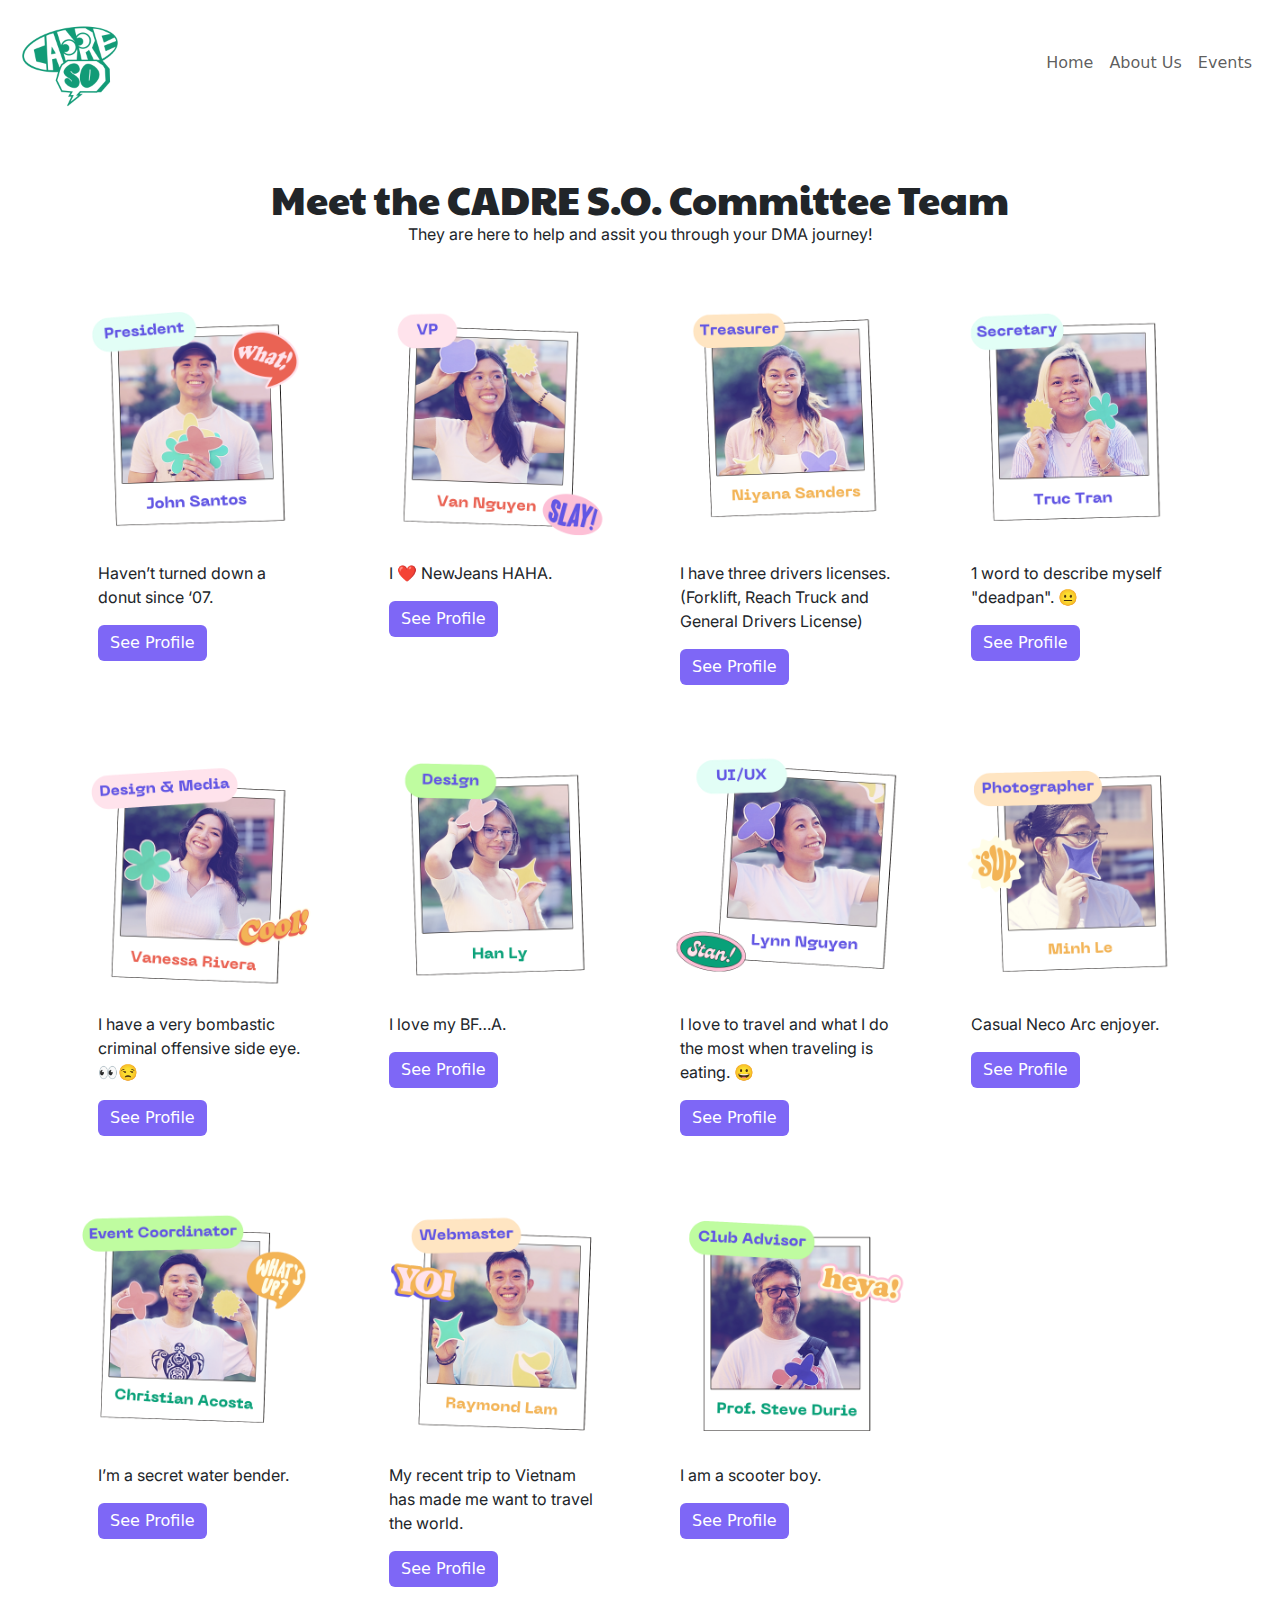
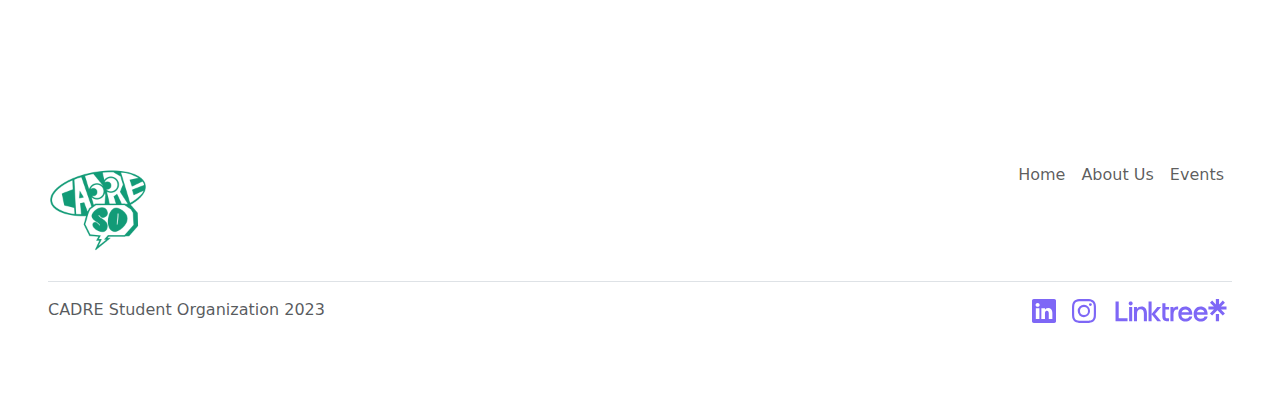
==== aboutus.html @ b2163496 "updated about us links" ====
<!DOCTYPE html>
<html>

<head>
    <title>Cadre Landing Page</title>


    <!-- Latest compiled and minified CSS -->
    <meta name="viewport" content="width=device-width, initial-scale=1">
    <link href="https://cdn.jsdelivr.net/npm/bootstrap@5.3.0/dist/css/bootstrap.min.css" rel="stylesheet">
    <script src="https://cdn.jsdelivr.net/npm/bootstrap@5.3.0/dist/js/bootstrap.bundle.min.js"></script>
    <link rel="stylesheet" href="https://maxcdn.bootstrapcdn.com/font-awesome/4.7.0/css/font-awesome.min.css">
    <link rel="stylesheet" href="styles.css">
    <script>
        var collapseElementList = [].slice.call(document.querySelectorAll('.collapse'))
        var collapseList = collapseElementList.map(function (collapseEl) {
            collapseEl.addEventListener('hidden.bs.collapse', function () {
                let children = this.querySelectorAll('.collapse.show');
                children.forEach((c) => {
                    var collapse = bootstrap.Collapse.getInstance(c)
                    collapse.hide()
                })
            })
        })
    </script>

</head>

<body>

    <nav class="navbar navbar-expand-sm navbar-light p-2">
        <div class="container-xxl navbar-width">
            <a class="navbar-brand" href="./index.html">
                <img class="img-fluid rounded" src="images/cadre-so-retro-sticker-sheet-07.png" alt="Logo" style="width:100px;">
            </a>

            <ul class="navbar-nav">
                <li class="nav-item">
                    <a class="nav-link" href="./index.html">Home</a>
                </li>
                <li class="nav-item">
                    <a class="nav-link" href="./aboutus.html">About Us</a>
                </li>
                <li class="nav-item">
                    <a class="nav-link" href="./events.html">Events</a>
                </li>
            </ul>
        </div>
    </nav>

    <div>
        <!-- values -->
        <div class="container-xxl p-5">
            <h1 class="text-center">Meet the CADRE S.O. Committee Team</h1>
            <p class="text-center">They are here to help and assit you through your DMA journey!</p>
            <div class="container mt-2">
                <div class="row gx-5">

                    <div class="col-sm-3 card mt-5 border-0">

                        <img class="card-img-top d-block img-fluid rounded" src="images/John.png" alt="Card image">
                        <div class="card-body">
                            <!-- <h4 class="card-title">John Doe</h4>
                            <h6 class="card-title">President</h6> -->
                            <p class="card-text">Haven’t turned down a donut since ‘07.</p>
                            <a href="https://www.linkedin.com/in/john-joseph-santos-a85421211/" 
                            class="btn btn-primary">See Profile</a>
                        </div>


                    </div>

                    <div class="col-sm-3 mt-5 card border-0">

                        <img class="card-img-top d-block img-fluid rounded" src="images/Van.png" alt="Card image">
                        <div class="card-body">
                            <!-- <h4 class="card-title">John Doe</h4>
                            <h6 class="card-title">Vice-President</h6> -->
                            <p class="card-text">I ❤️ NewJeans HAHA.</p>
                            <a href="https://vanng9797.github.io/" class="btn btn-primary">See Profile</a>
                        </div>


                    </div>

                    <div class="col-sm-3 mt-5 card border-0">

                        <img class="card-img-top d-block img-fluid rounded" src="images/Niyana.png" alt="Card image">
                        <div class="card-body">
                            <!-- <h4 class="card-title">John Doe</h4>
                            <h6 class="card-title">Treasurer</h6> -->
                            <p class="card-text">I have three drivers licenses. (Forklift, Reach Truck and General Drivers License)</p>
                            <a href="https://www.linkedin.com/in/niyanazanae7/" class="btn btn-primary">See Profile</a>
                        </div>


                    </div>

                    <div class="col-sm-3 mt-5 card border-0">

                        <img class="card-img-top d-block img-fluid rounded" src="images/Truc.png" alt="Card image">
                        <div class="card-body">
                            <!-- <h4 class="card-title">John Doe</h4>
                            <h6 class="card-title">Secretary</h6> -->
                            <p class="card-text">1 word to describe myself "deadpan". 😐</p>
                            <a href="#" class="btn btn-primary">See Profile</a>
                        </div>


                    </div>

                </div>
            </div>

            <div class="container mt-1">
                <div class="row gx-5">
                    <div class="col-sm-3 card mt-5 border-0">

                        <img class="card-img-top d-block img-fluid rounded" src="images/Vanessa.png" alt="Card image">
                        <div class="card-body">
                            <!-- <h4 class="card-title">John Doe</h4>
                            <h6 class="card-title">Design & Social Marketing</h6> -->
                            <p class="card-text">I have a very bombastic criminal offensive side eye. 👀😒</p>
                            <a href="https://nessavera517.wixsite.com/portfolio" class="btn btn-primary">See Profile</a>
                        </div>


                    </div>

                    <div class="col-sm-3 mt-5 card border-0">

                        <img class="card-img-top d-block img-fluid rounded" src="images/Han.png" alt="Card image">
                        <div class="card-body">
                            <!-- <h4 class="card-title">John Doe</h4>
                            <h6 class="card-title">Graphic Designer</h6> -->
                            <p class="card-text">I love my BF…A.</p>
                            <a href="https://hankly20.wixsite.com/hankly" class="btn btn-primary">See Profile</a>
                        </div>


                    </div>

                    <div class="col-sm-3 mt-5 card border-0">

                        <img class="card-img-top d-block img-fluid rounded" src="images/Lynn.png" alt="Card image">
                        <div class="card-body">
                            <!-- <h4 class="card-title">John Doe</h4>
                            <h6 class="card-title">UI/UX Designer</h6> -->
                            <p class="card-text">I love to travel and what I do the most when traveling is eating. 😀</p>
                            <a href="#" class="btn btn-primary">See Profile</a>
                        </div>


                    </div>

                    <div class="col-sm-3 mt-5 card border-0">

                        <img class="card-img-top d-block img-fluid rounded" src="images/Minh.png" alt="Card image">
                        <div class="card-body">
                            <!-- <h4 class="card-title">John Doe</h4>
                            <h6 class="card-title">Photographer</h6> -->
                            <p class="card-text">Casual Neco Arc enjoyer.</p>
                            <a href="https://www.linkedin.com/in/nhat-minh-le-483469233?trk=contact-info" class="btn btn-primary">See Profile</a>
                        </div>


                    </div>

                </div>
            </div>

            <div class="container mt-1">
                <div class="row gx-5">

                    <div class="col-sm-3 card mt-5 border-0">

                        <img class="card-img-top d-block img-fluid rounded" src="images/Christian.png" alt="Card image">
                        <div class="card-body">
                            <!-- <h4 class="card-title">John Doe</h4>
                            <h6 class="card-title">Event Coordinator</h6> -->
                            <p class="card-text">I’m a secret water bender.</p>
                            <a href="https://www.linkedin.com/in/christianlacosta/" class="btn btn-primary">See Profile</a>
                        </div>


                    </div>

                    <div class="col-sm-3 mt-5 card border-0">

                        <img class="card-img-top d-block img-fluid rounded" src="images/Raymond.png" alt="Card image">
                        <div class="card-body">
                            <!-- <h4 class="card-title">John Doe</h4>
                            <h6 class="card-title">Alumni</h6> -->
                            <p class="card-text">My recent trip to Vietnam has made me want to travel the world.</p>
                            <a href="https://www.linkedin.com/in/raymond-lam-00a08772/" class="btn btn-primary">See Profile</a>
                        </div>


                    </div>

                    <div class="col-sm-3 mt-5 card border-0">

                        <img class="card-img-top d-block img-fluid rounded" src="images/Steve.png" alt="Card image">
                        <div class="card-body">
                            <!-- <h4 class="card-title">John Doe</h4>
                            <h6 class="card-title">Club Advisor</h6> -->
                            <p class="card-text">I am a scooter boy.</p>
                            <a href="#" class="btn btn-primary">See Profile</a>
                        </div>


                    </div>


                </div>
            </div>
        </div>






        <!-- footer -->
        <div class="container-xxl mt-5 p-5 text-body rounded">
            <div class=" row">
    
                <div class="col-sm-2" style="margin-top:10px">
                    <a class="navbar-brand" href="./index.html">
                        <img class="img-fluid rounded" src="images/cadre-so-retro-sticker-sheet-07.png" alt="Logo" style="width:100px;">
                    </a>
                </div>
    
                <div class="col-sm-10">
                    <nav class="navbar navbar-expand-sm justify-content-end">
                        <ul class="navbar-nav">
                            <li class="nav-item">
                                <a class="nav-link" href="index.html">Home</a>
                            </li>
                            <li class="nav-item">
                                <a class="nav-link" href="aboutus.html">About Us</a>
                            </li>
                            <li class="nav-item">
                                <a class="nav-link" href="events.html">Events</a>
                            </li>
                        </ul>
                    </nav>
                </div>
            </div>
            <footer class="d-flex flex-wrap justify-content-between align-items-center py-3 my-4 border-top">
                <div class="col-md-4 d-flex align-items-center">
                    <span class="mb-3 mb-md-0 text-body-secondary">CADRE Student Organization 2023</span>
                </div>
                <svg xmlns="http://www.w3.org/2000/svg" class="d-none">
                    <symbol id="instagram" viewBox="0 0 16 16">
                        <path
                            d="M8 0C5.829 0 5.556.01 4.703.048 3.85.088 3.269.222 2.76.42a3.917 3.917 0 0 0-1.417.923A3.927 3.927 0 0 0 .42 2.76C.222 3.268.087 3.85.048 4.7.01 5.555 0 5.827 0 8.001c0 2.172.01 2.444.048 3.297.04.852.174 1.433.372 1.942.205.526.478.972.923 1.417.444.445.89.719 1.416.923.51.198 1.09.333 1.942.372C5.555 15.99 5.827 16 8 16s2.444-.01 3.298-.048c.851-.04 1.434-.174 1.943-.372a3.916 3.916 0 0 0 1.416-.923c.445-.445.718-.891.923-1.417.197-.509.332-1.09.372-1.942C15.99 10.445 16 10.173 16 8s-.01-2.445-.048-3.299c-.04-.851-.175-1.433-.372-1.941a3.926 3.926 0 0 0-.923-1.417A3.911 3.911 0 0 0 13.24.42c-.51-.198-1.092-.333-1.943-.372C10.443.01 10.172 0 7.998 0h.003zm-.717 1.442h.718c2.136 0 2.389.007 3.232.046.78.035 1.204.166 1.486.275.373.145.64.319.92.599.28.28.453.546.598.92.11.281.24.705.275 1.485.039.843.047 1.096.047 3.231s-.008 2.389-.047 3.232c-.035.78-.166 1.203-.275 1.485a2.47 2.47 0 0 1-.599.919c-.28.28-.546.453-.92.598-.28.11-.704.24-1.485.276-.843.038-1.096.047-3.232.047s-2.39-.009-3.233-.047c-.78-.036-1.203-.166-1.485-.276a2.478 2.478 0 0 1-.92-.598 2.48 2.48 0 0 1-.6-.92c-.109-.281-.24-.705-.275-1.485-.038-.843-.046-1.096-.046-3.233 0-2.136.008-2.388.046-3.231.036-.78.166-1.204.276-1.486.145-.373.319-.64.599-.92.28-.28.546-.453.92-.598.282-.11.705-.24 1.485-.276.738-.034 1.024-.044 2.515-.045v.002zm4.988 1.328a.96.96 0 1 0 0 1.92.96.96 0 0 0 0-1.92zm-4.27 1.122a4.109 4.109 0 1 0 0 8.217 4.109 4.109 0 0 0 0-8.217zm0 1.441a2.667 2.667 0 1 1 0 5.334 2.667 2.667 0 0 1 0-5.334z">
                        </path>
                    </symbol>
                    <symbol id="linkedin" viewBox="0 0 16 16">
                        <path d="M0 1.146C0 .513.526 0 1.175 0h13.65C15.474 0 16 .513 16 1.146v13.708c0 .633-.526 1.146-1.175 1.146H1.175C.526 16 0 15.487 0 14.854V1.146zm4.943 12.248V6.169H2.542v7.225h2.401zm-1.2-8.212c.837 0 1.358-.554 1.358-1.248-.015-.709-.52-1.248-1.342-1.248-.822 0-1.359.54-1.359 1.248 0 .694.521 1.248 1.327 1.248h.016zm4.908 8.212V9.359c0-.216.016-.432.08-.586.173-.431.568-.878 1.232-.878.869 0 1.216.662 1.216 1.634v3.865h2.401V9.25c0-2.22-1.184-3.252-2.764-3.252-1.274 0-1.845.7-2.165 1.193v.025h-.016a5.54 5.54 0 0 1 .016-.025V6.169h-2.4c.03.678 0 7.225 0 7.225h2.4z"/>
                    </symbol>
                    <symbol id="linktree" viewBox="0 0 80 17">
                        <path xmlns="http://www.w3.org/2000/svg" d="M0 1.72687H2.25964V13.6313H8.50582V15.7244H0V1.72687ZM10.7287 1.72687C10.9121 1.72444 11.0941 1.75816 11.2644 1.82609C11.4348 1.89402 11.59 1.99484 11.7214 2.12278C11.8528 2.25073 11.9576 2.4033 12.03 2.57178C12.1024 2.74026 12.1409 2.92135 12.1433 3.1047C12.1433 3.47987 11.9943 3.83967 11.729 4.10496C11.4637 4.37024 11.1039 4.51928 10.7287 4.51928C10.3536 4.51928 9.99375 4.37024 9.72847 4.10496C9.46318 3.83967 9.31415 3.47987 9.31415 3.1047C9.31491 2.92087 9.3523 2.73903 9.42412 2.56981C9.49594 2.40058 9.60076 2.24736 9.73245 2.11909C9.86414 1.99082 10.0201 1.89008 10.1911 1.82273C10.3622 1.75539 10.5449 1.7228 10.7287 1.72687ZM9.62645 5.63991H11.7942V15.7244H9.62645V5.63991ZM13.0618 5.63991H15.2296V7.03612C15.8714 5.97059 16.9737 5.36435 18.425 5.36435C20.7765 5.36435 22.2462 7.20146 22.2462 10.1225V15.7244H20.0784V10.3062C20.0784 8.41395 19.2517 7.34843 17.7587 7.34843C16.1249 7.34843 15.2247 8.46906 15.2247 10.4899V15.7244H13.057L13.0618 5.63991ZM23.3852 1.72687H25.553V10.5817L29.5946 5.63991H32.3135L27.9963 10.692L32.3135 15.7244H29.5946L25.553 10.8022V15.7244H23.3852V1.72687ZM33.1586 3.07408H35.3631V5.64604H37.9351V7.44641H35.3631V12.6442C35.3631 13.3068 35.7673 13.7109 36.3919 13.7109H37.8445V15.7305H36.098C34.2058 15.7305 33.1586 14.6099 33.1586 12.6271V3.07408ZM38.8904 5.64604H41.0582V6.89527C41.5909 5.93998 42.4911 5.37047 43.5934 5.37047C43.8478 5.35888 44.1024 5.38993 44.3466 5.46233V7.48315C44.0813 7.42486 43.8097 7.40017 43.5383 7.40966C41.94 7.40966 41.0582 8.75688 41.0582 11.0655V15.7305H38.8904V5.64604ZM49.4158 5.37047C51.804 5.37047 54.3944 6.82179 54.3944 10.9185V11.2125H46.6234C46.79 13.0116 47.8359 14.0037 49.5811 14.0037C50.8304 14.0037 51.8959 13.3239 52.1347 12.3882H54.3393C54.1188 14.4078 52.0245 16.0061 49.5811 16.0061C46.4581 16.0061 44.4936 13.9669 44.4936 10.6797C44.4936 7.75259 46.3858 5.36435 49.4158 5.36435V5.37047ZM52.0796 9.41211C51.7673 8.16288 50.7936 7.37292 49.4158 7.37292C48.0931 7.37292 47.1574 8.18125 46.79 9.41211H52.0796ZM60.2731 5.37047C62.6614 5.37047 65.2517 6.82179 65.2517 10.9185V11.2125H57.4807C57.646 13.0116 58.6932 14.0037 60.4385 14.0037C61.6877 14.0037 62.7532 13.3239 62.992 12.3882H65.1966C64.9761 14.4078 62.8818 16.0061 60.4385 16.0061C57.3154 16.0061 55.3497 13.9669 55.3497 10.6797C55.3497 7.75259 57.2419 5.36435 60.2731 5.36435V5.37047ZM62.9369 9.41211C62.6246 8.16288 61.651 7.37292 60.2731 7.37292C58.9504 7.37292 58.0135 8.18125 57.646 9.41211H62.9369Z" fill="#7e67f6"/>
                        <path xmlns="http://www.w3.org/2000/svg" d="M65.7852 5.33374H69.6615L66.9058 2.70668L68.4306 1.13901L71.0577 3.83956V0H73.3357V3.83956L75.9627 1.14513L77.4863 2.70668L74.7319 5.32762H78.607V7.49541H74.7098L77.4827 10.1898L75.9627 11.7208L72.1967 7.93631L68.4306 11.7208L66.9058 10.196L69.6798 7.50153H65.7852V5.33374ZM71.0515 10.6062H73.3296V15.7502H71.0515V10.6062Z" fill="#7e67f6"/>
                    </symbol>
                </svg>
                <ul class="nav col-md-4 justify-content-end list-unstyled d-flex">
                    <li class="ms-3"><a class="text-body-secondary" href="https://www.linkedin.com/company/cadre-so/" target="_blank"><svg class="bi" width="24" height="24">
                                <use xlink:href="#linkedin"></use>
                            </svg></a></li>
                    <li class="ms-3"><a class="text-body-secondary" href="https://www.instagram.com/cadre.so/" target="_blank"><svg class="bi" width="24" height="24">
                                <use xlink:href="#instagram"></use>
                            </svg></a></li>
                    <li class="ms-3"><a class="text-body-secondary" href="https://linktr.ee/cadre.so?utm_source=linktree_admin_share" target="_blank"><svg class="bi" width="120" height="24">
                        <use xlink:href="#linktree"></use>
                    </svg></a></li>
                </ul>
            </footer>
        </div>


</body>

</html>
---- styles.css ----
@import url('https://fonts.googleapis.com/css2?family=Inter:wght@100;200;300;400;500;600;700;800;900&display=swap');
@import url('https://fonts.googleapis.com/css2?family=Montserrat:ital,wght@0,100;0,200;0,300;0,400;0,500;0,600;0,700;0,800;0,900;1,100;1,200;1,300;1,400;1,500;1,600;1,700;1,800;1,900&display=swap');
@import url('https://fonts.googleapis.com/css2?family=Paytone+One&display=swap');

h1{
    font-family: 'Paytone One', sans-serif;
}

p{
    font-family: 'Inter', sans-serif;
}

img {
    width: 100%;
}

iframe{
    display: block;
    margin: auto;
}

.border-bottom {
    border-bottom: none !important;
}

.shadow-lg {
    box-shadow: none !important;
}

.navbar-width {
    max-width: 1320px !important;
    margin: auto !important;
}

.fakeimg {
    height: 200px;
    background: white;
    text-align: center;
    mix-blend-mode: multiply;
}

.btn-dark, 
.btn-primary{
    background-color: #7e67f6;
    border: none;
}

.btn:hover{
    background-color: #129b77;
}

.bg-primary{
    background-color: #7e67f6!important;
}

#instagram, #linktree, #linkedin{
    fill: #7e67f6!important;
}

#slideshow{
    margin: auto;
}

a.navbar-brand{
    transition: ease-in-out;
}

a.navbar-brand:hover{
    opacity: 70%;
    transition: ease-in-out;
}

.accordion{
    mix-blend-mode: multiply;
}

.card-img-top.d-block.img-fluid.rounded{
    background-color: #fff0!important;
}

.col-sm-3.mt-5.card.border-0{
    background-color: #fff0!important;
}

.text-center{
    max-width: 788px;
    margin: auto;
}

.bi:hover{
    fill:#129b77!important;
}
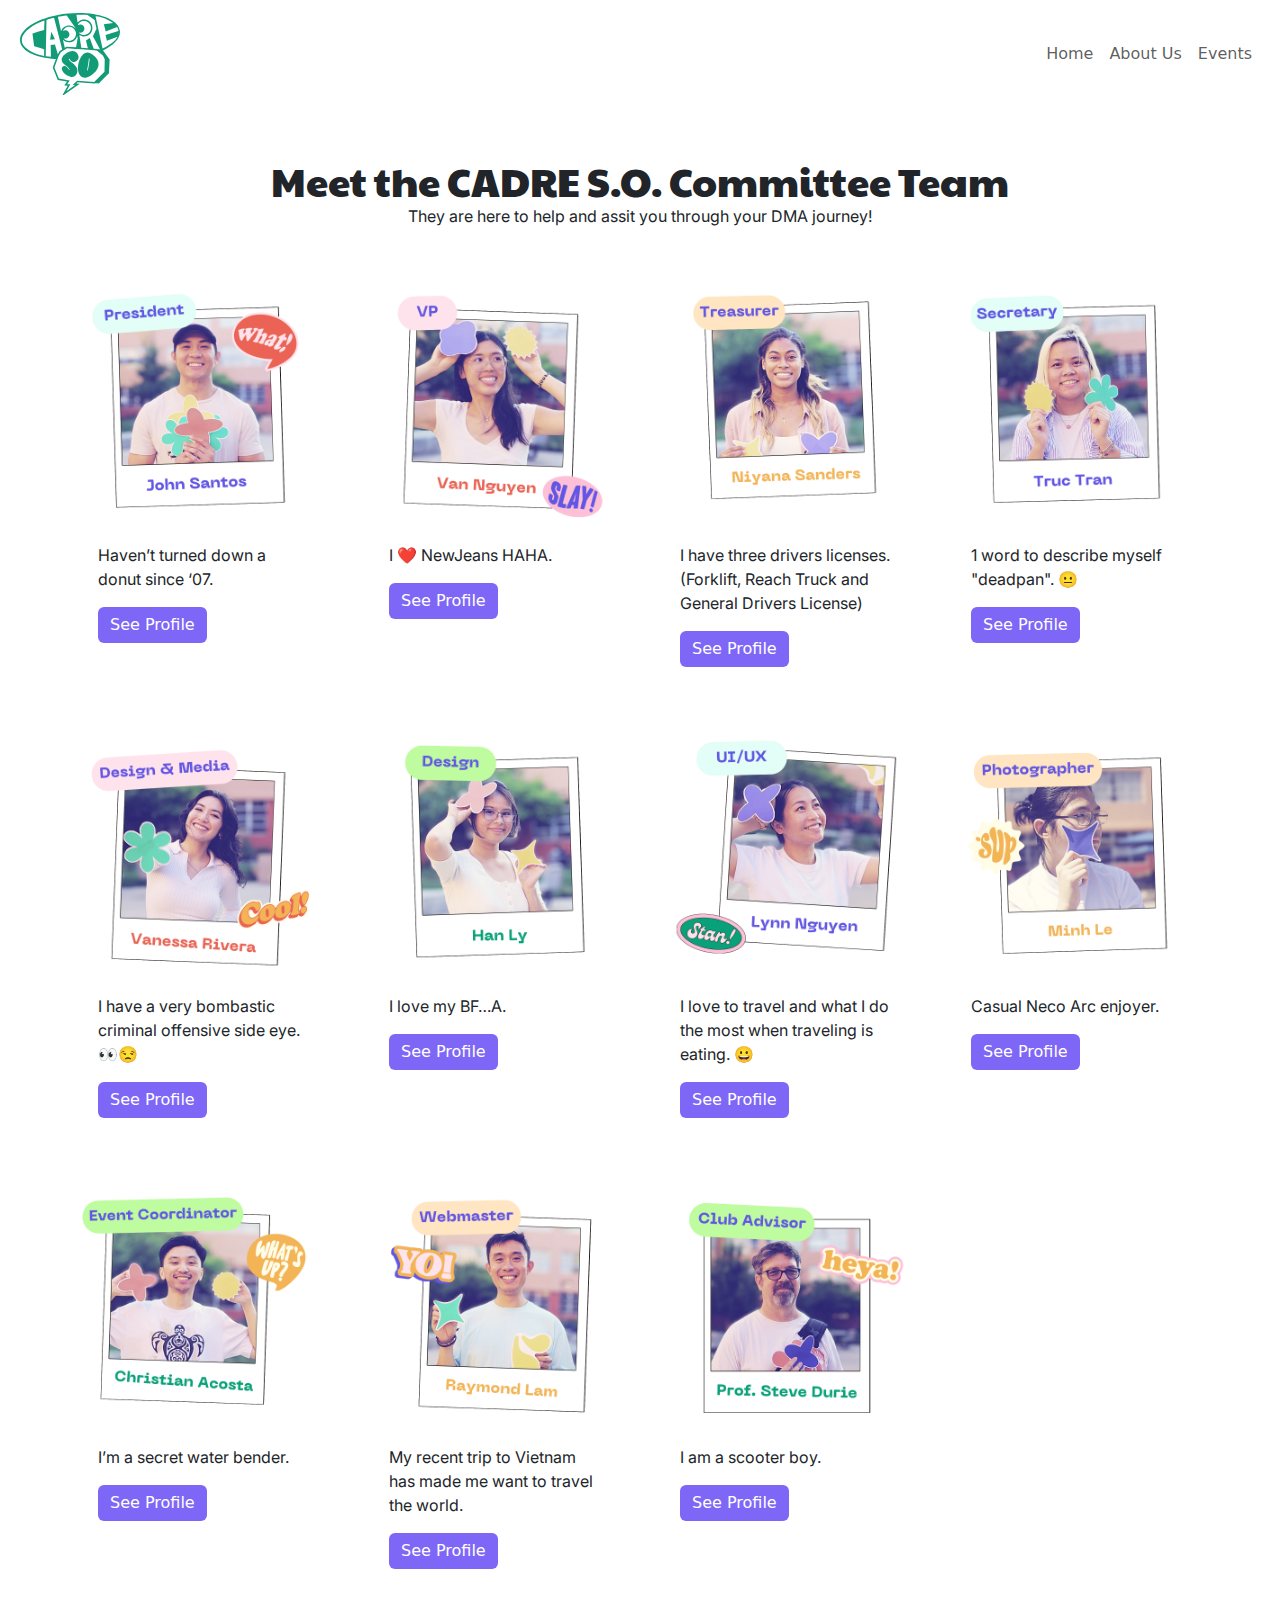
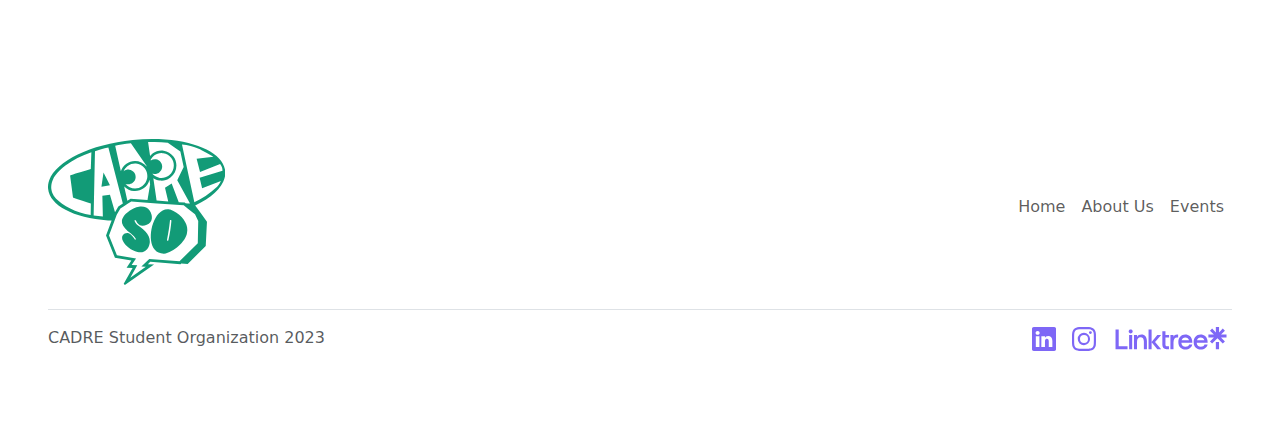
==== commit 3427333e: "logo on hover" ====
--- a/aboutus.html
+++ b/aboutus.html
@@ -30,8 +30,24 @@
 
     <nav class="navbar navbar-expand-sm navbar-light p-2">
         <div class="container-xxl navbar-width">
-            <a class="navbar-brand" href="./index.html">
-                <img class="img-fluid rounded" src="images/cadre-so-retro-sticker-sheet-07.png" alt="Logo" style="width:100px;">
+            <a class="navbar-brand" href="./index.html" width="100px">
+                <svg xmlns="http://www.w3.org/2000/svg" id="Layer_2" data-name="Layer 2" viewBox="0 0 272.1 223.89" width="100px">
+                    <defs>
+                        <style>
+                        </style>
+                    </defs>
+                    <g id="Layer_1-2" data-name="Layer 1">
+                        <g>
+                            <polygon class="cls-1" points="82.01 73.12 95.09 71.14 85.21 51.27 82.01 73.12" />
+                            <path id="logo" class="cls-1"
+                                d="m271.99,49.34c-2.44-25.53-38.54-44.61-91.98-48.6-16-1.19-32.75-.94-49.8.75C55.26,8.93-3.1,42.49.13,76.31c2.44,25.53,38.54,44.61,91.98,48.6h0c1.82.14,3.68.19,5.52.28l-8.57,23.05,13.65,34.1,25.2,4.16-7.33,11.09,9.24.25-13.63,24.43,1.76,1.62,44.77-31.39-9.44-.46,3.63-3.52,46.46,3.51,1.08-1.06c3.3.22,6.61.44,9.91.66,9.23-9.15,18.46-18.3,27.69-27.45.63-12.44,1.25-24.88,1.88-37.32-6.02-8.26-12.05-16.52-18.07-24.78,29.8-14.31,47.95-33.48,46.11-52.74h.02ZM174.07,5.09c3.22.16,6.5.36,9.75.6l19.29,13.4,5.1,24-9.85,20.05,19.56,35.97c-2.25-.15-4.51-.3-6.76-.45l-1.28-1.03-9.21-.67-10.88-28.68-10.24,6.57,4.97,20.93-17.88-1.29-4.99-34.39c2.78,1.84,5.93,3.08,9.32,3.56.51.07,1.02.13,1.53.17,5.53.41,10.95-1.19,15.43-4.6,10.09-7.67,12.13-22.2,4.55-32.39-3.67-4.93-9.02-8.12-15.07-8.98-6.03-.86-12.07.71-16.96,4.43-1.43,1.08-2.67,2.32-3.77,3.65l-3.1-21.38c6.82,0,13.7.19,20.49.53h0Zm-1.08,30.45c-1.79-2.41-4.41-3.97-7.37-4.39-2.81-.41-5.58.3-7.9,1.92l-.18-1.26c1.25-2.4,3.02-4.57,5.31-6.31,3.7-2.81,8.18-4.14,12.74-3.8.42.03.85.08,1.27.14,5,.71,9.42,3.35,12.45,7.42h0c6.26,8.42,4.57,20.42-3.77,26.76-4.04,3.07-9,4.37-14.01,3.66-4.13-.59-7.85-2.51-10.74-5.46l-.17-1.16c.6.21,1.2.38,1.84.47.25.04.5.06.75.08,2.7.2,5.35-.58,7.54-2.25,2.39-1.82,3.94-4.46,4.36-7.45s-.33-5.97-2.13-8.38h0Zm-40.76,15.94c-1.79-2.41-4.41-3.97-7.37-4.39-2.97-.42-5.9.35-8.29,2.17-.21.16-.38.37-.58.54,1.24-3.17,3.31-6.06,6.2-8.26,3.81-2.9,8.35-4.12,12.76-3.79,5.25.39,10.3,2.98,13.7,7.55,3.03,4.08,4.31,9.1,3.6,14.16-.71,5.05-3.33,9.53-7.36,12.6-8.27,6.29-20.02,4.67-26.31-3.58.99.46,2.03.83,3.14.99.25.04.5.06.75.08,2.7.2,5.36-.58,7.54-2.25,2.39-1.82,3.94-4.46,4.36-7.45s-.33-5.97-2.13-8.38h0Zm-.4,28.38c5.34.4,10.84-1.08,15.44-4.58,4.24-3.22,7.17-7.73,8.44-12.86l1.01,6.94-4.05,24.12-25.92-1.88-4.95,3.13-4.87-22c4.01,4.28,9.36,6.71,14.9,7.12h0ZM112.85,8.51c4.75-.79,9.58-1.43,14.37-1.9l24.13,34.77c0,.33.02.66.04.98-7.67-9.71-21.7-11.57-31.6-4.03-3.9,2.96-6.58,6.96-7.98,11.32l-8.7-39.28c3.23-.7,6.5-1.32,9.74-1.86Zm-63.71,104.18c-20.87-6.74-38.34-19.01-42.47-29.84-1.36-3.58-1.65-7.26-1.65-7.3-.42-5.7,1.29-10.12,2.01-12,4.25-11.03,16.69-20.54,19.14-22.34,11.89-8.71,25.47-15.67,40.39-20.7l-.91,25.48c-4.35,1.59-9.73,3.15-14.94,4.65-5.57,1.61-11.32,3.27-15.89,5l-.92.35,4.44,33.93.69.26c3.95,1.5,8.97,3.1,13.83,4.65,4.5,1.43,9.14,2.91,12.9,4.3l-.27,17.58c-5.56-.96-11.05-2.31-16.34-4.01h0Zm45.94-27.02l-11.66,1.51.76,31.73-14.14-1.53,2.05-98.57c3.12-1.18,6.31-2.23,9.5-3.13,3.62-1.02,7.33-1.88,11.05-2.55l22.21,86-6.92,4.37-5.1,8.85-7.75-26.69h0Zm130.52,29.96l4.95,10.36-.68,34.11-28.04,27.54-46.45-3.51-12.08,11.7,6.82.33-23.82,16.71,10.66-19.1-8.6-.23,6.73-10.18-29.33-4.84-12.15-30.34,8.45-22.76,2.56-6.88.87-2.35,5.55-9.61,4.92-3.11,6.83-4.32,5.04-3.19,24.14,1.75,15.31,1.11,18.28,1.32,16.78,1.22,5.93.43,2.28,1.82,4.21,3.37,10.83,8.66h.01Zm-1-18.73l-19-88.33c9.14.9,17.75,3.02,25.64,6.31,2.48,1.04,5.72,2.84,11.07,5.82,2.16,1.2,4.65,2.59,7.57,4.19,1.37.75,2.7,1.58,3.98,2.48l-25.78,3.1,5.2,20.09,30.85-12.27c.79,1.16,2.26,3.46,2.91,5.53.49,1.57.69,3.72.77,4.94l-35.11,10.86,3.79,15.84,28.86-10.83c-.53,1-1.11,2.06-1.61,2.86-1.28,2.05-2.72,4.02-4.2,5.76-5.47,5.2-11.42,9.94-17.7,14.08-5.48,3.62-11.28,6.83-17.25,9.57h.01Z" />
+                            <path id="logo" class="cls-1"
+                                d="m144.61,133.28c2.09.11,4.55-.42,6.9-1.55,4.8-2.14,7.38-5.56,7.84-9.83.17-1.59.07-3.3-.35-5.12-1.27-5.26-4.03-9.37-8.3-11.55-2.96-1.51-6.64-2.1-11.09-1.46-5.26.88-10.25,3.2-14.45,6.14-2.34,1.64-4.42,3.46-6.17,5.35-1.69,1.82-3.06,3.69-4.02,5.49-.45.84-.84,1.67-1.1,2.47-.25.79-.4,1.58-.48,2.38-.49,5.2,2.71,10.52,8.75,15.47,1.73,1.38,3.48,2.5,5.08,3.84,3.49,2.72,6.4,6.06,7.72,8.44.15.46,0,.98-.57.99-.58.12-1.16-.19-1.45-.67-1.34-2.54-6.73-8.86-10.56-9.3-5.5-.5-11.45,4.31-7.14,12.56,3.63,7.37,12.59,14.16,22.14,16.4,11.7,2.74,18.22-5.82,18.92-15.44.84-12.84-12.69-20.88-19.04-25.96-2.4-2.32-3.99-4.92-4.76-7.02.76-.05,1.53-.12,2.3-.18,1.36,3.24,4.63,8.22,9.84,8.56h0Z" />
+                            <path id="logo" class="cls-1"
+                                d="m197.15,113.21c-2.94-1.96-6.18-3.63-9.66-4.9-.28-.1-.54-.22-.82-.32-6.56-1.37-12.39,1.57-17.08,6.84-1.59,1.79-3.05,3.82-4.36,6.08-11.53,19.93-11.33,55.28,12.67,55.05,15.18-2.29,33.28-18.65,35.41-31.89,2.63-10.41-4.33-22.97-16.17-30.85h.01Zm-7.9,13.6c-.71,8.11-2.32,18.92-4.53,28.57-.07.55-.71.87-1.3.86-.58-.12-1.12-.46-.92-.9,2.02-9.85,3.8-20.78,4.56-28.97.05-.55.1-1.09.15-1.64,0-.44.58-.68,1.16-.59s1.16.63,1.02,1.04c-.05.54-.09,1.08-.14,1.62h0Z" />
+                        </g>
+                    </g>
+                </svg>
             </a>
 
             <ul class="navbar-nav">
@@ -63,8 +79,7 @@
                             <!-- <h4 class="card-title">John Doe</h4>
                             <h6 class="card-title">President</h6> -->
                             <p class="card-text">Haven’t turned down a donut since ‘07.</p>
-                            <a href="https://www.linkedin.com/in/john-joseph-santos-a85421211/" 
-                            class="btn btn-primary">See Profile</a>
+                            <a href="#" class="btn btn-primary">See Profile</a>
                         </div>
 
 
@@ -77,7 +92,7 @@
                             <!-- <h4 class="card-title">John Doe</h4>
                             <h6 class="card-title">Vice-President</h6> -->
                             <p class="card-text">I ❤️ NewJeans HAHA.</p>
-                            <a href="https://vanng9797.github.io/" class="btn btn-primary">See Profile</a>
+                            <a href="#" class="btn btn-primary">See Profile</a>
                         </div>
 
 
@@ -90,7 +105,7 @@
                             <!-- <h4 class="card-title">John Doe</h4>
                             <h6 class="card-title">Treasurer</h6> -->
                             <p class="card-text">I have three drivers licenses. (Forklift, Reach Truck and General Drivers License)</p>
-                            <a href="https://www.linkedin.com/in/niyanazanae7/" class="btn btn-primary">See Profile</a>
+                            <a href="#" class="btn btn-primary">See Profile</a>
                         </div>
 
 
@@ -121,7 +136,7 @@
                             <!-- <h4 class="card-title">John Doe</h4>
                             <h6 class="card-title">Design & Social Marketing</h6> -->
                             <p class="card-text">I have a very bombastic criminal offensive side eye. 👀😒</p>
-                            <a href="https://nessavera517.wixsite.com/portfolio" class="btn btn-primary">See Profile</a>
+                            <a href="#" class="btn btn-primary">See Profile</a>
                         </div>
 
 
@@ -134,7 +149,7 @@
                             <!-- <h4 class="card-title">John Doe</h4>
                             <h6 class="card-title">Graphic Designer</h6> -->
                             <p class="card-text">I love my BF…A.</p>
-                            <a href="https://hankly20.wixsite.com/hankly" class="btn btn-primary">See Profile</a>
+                            <a href="#" class="btn btn-primary">See Profile</a>
                         </div>
 
 
@@ -160,7 +175,7 @@
                             <!-- <h4 class="card-title">John Doe</h4>
                             <h6 class="card-title">Photographer</h6> -->
                             <p class="card-text">Casual Neco Arc enjoyer.</p>
-                            <a href="https://www.linkedin.com/in/nhat-minh-le-483469233?trk=contact-info" class="btn btn-primary">See Profile</a>
+                            <a href="#" class="btn btn-primary">See Profile</a>
                         </div>
 
 
@@ -179,7 +194,7 @@
                             <!-- <h4 class="card-title">John Doe</h4>
                             <h6 class="card-title">Event Coordinator</h6> -->
                             <p class="card-text">I’m a secret water bender.</p>
-                            <a href="https://www.linkedin.com/in/christianlacosta/" class="btn btn-primary">See Profile</a>
+                            <a href="#" class="btn btn-primary">See Profile</a>
                         </div>
 
 
@@ -192,7 +207,7 @@
                             <!-- <h4 class="card-title">John Doe</h4>
                             <h6 class="card-title">Alumni</h6> -->
                             <p class="card-text">My recent trip to Vietnam has made me want to travel the world.</p>
-                            <a href="https://www.linkedin.com/in/raymond-lam-00a08772/" class="btn btn-primary">See Profile</a>
+                            <a href="#" class="btn btn-primary">See Profile</a>
                         </div>
 
 
@@ -227,11 +242,27 @@
     
                 <div class="col-sm-2" style="margin-top:10px">
                     <a class="navbar-brand" href="./index.html">
-                        <img class="img-fluid rounded" src="images/cadre-so-retro-sticker-sheet-07.png" alt="Logo" style="width:100px;">
+                        <svg xmlns="http://www.w3.org/2000/svg" id="Layer_2" data-name="Layer 2" viewBox="0 0 272.1 223.89">
+                            <defs>
+                                <style>
+                                </style>
+                            </defs>
+                            <g id="Layer_1-2" data-name="Layer 1">
+                                <g>
+                                    <polygon class="cls-1" points="82.01 73.12 95.09 71.14 85.21 51.27 82.01 73.12" />
+                                    <path id="logo" class="cls-1"
+                                        d="m271.99,49.34c-2.44-25.53-38.54-44.61-91.98-48.6-16-1.19-32.75-.94-49.8.75C55.26,8.93-3.1,42.49.13,76.31c2.44,25.53,38.54,44.61,91.98,48.6h0c1.82.14,3.68.19,5.52.28l-8.57,23.05,13.65,34.1,25.2,4.16-7.33,11.09,9.24.25-13.63,24.43,1.76,1.62,44.77-31.39-9.44-.46,3.63-3.52,46.46,3.51,1.08-1.06c3.3.22,6.61.44,9.91.66,9.23-9.15,18.46-18.3,27.69-27.45.63-12.44,1.25-24.88,1.88-37.32-6.02-8.26-12.05-16.52-18.07-24.78,29.8-14.31,47.95-33.48,46.11-52.74h.02ZM174.07,5.09c3.22.16,6.5.36,9.75.6l19.29,13.4,5.1,24-9.85,20.05,19.56,35.97c-2.25-.15-4.51-.3-6.76-.45l-1.28-1.03-9.21-.67-10.88-28.68-10.24,6.57,4.97,20.93-17.88-1.29-4.99-34.39c2.78,1.84,5.93,3.08,9.32,3.56.51.07,1.02.13,1.53.17,5.53.41,10.95-1.19,15.43-4.6,10.09-7.67,12.13-22.2,4.55-32.39-3.67-4.93-9.02-8.12-15.07-8.98-6.03-.86-12.07.71-16.96,4.43-1.43,1.08-2.67,2.32-3.77,3.65l-3.1-21.38c6.82,0,13.7.19,20.49.53h0Zm-1.08,30.45c-1.79-2.41-4.41-3.97-7.37-4.39-2.81-.41-5.58.3-7.9,1.92l-.18-1.26c1.25-2.4,3.02-4.57,5.31-6.31,3.7-2.81,8.18-4.14,12.74-3.8.42.03.85.08,1.27.14,5,.71,9.42,3.35,12.45,7.42h0c6.26,8.42,4.57,20.42-3.77,26.76-4.04,3.07-9,4.37-14.01,3.66-4.13-.59-7.85-2.51-10.74-5.46l-.17-1.16c.6.21,1.2.38,1.84.47.25.04.5.06.75.08,2.7.2,5.35-.58,7.54-2.25,2.39-1.82,3.94-4.46,4.36-7.45s-.33-5.97-2.13-8.38h0Zm-40.76,15.94c-1.79-2.41-4.41-3.97-7.37-4.39-2.97-.42-5.9.35-8.29,2.17-.21.16-.38.37-.58.54,1.24-3.17,3.31-6.06,6.2-8.26,3.81-2.9,8.35-4.12,12.76-3.79,5.25.39,10.3,2.98,13.7,7.55,3.03,4.08,4.31,9.1,3.6,14.16-.71,5.05-3.33,9.53-7.36,12.6-8.27,6.29-20.02,4.67-26.31-3.58.99.46,2.03.83,3.14.99.25.04.5.06.75.08,2.7.2,5.36-.58,7.54-2.25,2.39-1.82,3.94-4.46,4.36-7.45s-.33-5.97-2.13-8.38h0Zm-.4,28.38c5.34.4,10.84-1.08,15.44-4.58,4.24-3.22,7.17-7.73,8.44-12.86l1.01,6.94-4.05,24.12-25.92-1.88-4.95,3.13-4.87-22c4.01,4.28,9.36,6.71,14.9,7.12h0ZM112.85,8.51c4.75-.79,9.58-1.43,14.37-1.9l24.13,34.77c0,.33.02.66.04.98-7.67-9.71-21.7-11.57-31.6-4.03-3.9,2.96-6.58,6.96-7.98,11.32l-8.7-39.28c3.23-.7,6.5-1.32,9.74-1.86Zm-63.71,104.18c-20.87-6.74-38.34-19.01-42.47-29.84-1.36-3.58-1.65-7.26-1.65-7.3-.42-5.7,1.29-10.12,2.01-12,4.25-11.03,16.69-20.54,19.14-22.34,11.89-8.71,25.47-15.67,40.39-20.7l-.91,25.48c-4.35,1.59-9.73,3.15-14.94,4.65-5.57,1.61-11.32,3.27-15.89,5l-.92.35,4.44,33.93.69.26c3.95,1.5,8.97,3.1,13.83,4.65,4.5,1.43,9.14,2.91,12.9,4.3l-.27,17.58c-5.56-.96-11.05-2.31-16.34-4.01h0Zm45.94-27.02l-11.66,1.51.76,31.73-14.14-1.53,2.05-98.57c3.12-1.18,6.31-2.23,9.5-3.13,3.62-1.02,7.33-1.88,11.05-2.55l22.21,86-6.92,4.37-5.1,8.85-7.75-26.69h0Zm130.52,29.96l4.95,10.36-.68,34.11-28.04,27.54-46.45-3.51-12.08,11.7,6.82.33-23.82,16.71,10.66-19.1-8.6-.23,6.73-10.18-29.33-4.84-12.15-30.34,8.45-22.76,2.56-6.88.87-2.35,5.55-9.61,4.92-3.11,6.83-4.32,5.04-3.19,24.14,1.75,15.31,1.11,18.28,1.32,16.78,1.22,5.93.43,2.28,1.82,4.21,3.37,10.83,8.66h.01Zm-1-18.73l-19-88.33c9.14.9,17.75,3.02,25.64,6.31,2.48,1.04,5.72,2.84,11.07,5.82,2.16,1.2,4.65,2.59,7.57,4.19,1.37.75,2.7,1.58,3.98,2.48l-25.78,3.1,5.2,20.09,30.85-12.27c.79,1.16,2.26,3.46,2.91,5.53.49,1.57.69,3.72.77,4.94l-35.11,10.86,3.79,15.84,28.86-10.83c-.53,1-1.11,2.06-1.61,2.86-1.28,2.05-2.72,4.02-4.2,5.76-5.47,5.2-11.42,9.94-17.7,14.08-5.48,3.62-11.28,6.83-17.25,9.57h.01Z" />
+                                    <path id="logo" class="cls-1"
+                                        d="m144.61,133.28c2.09.11,4.55-.42,6.9-1.55,4.8-2.14,7.38-5.56,7.84-9.83.17-1.59.07-3.3-.35-5.12-1.27-5.26-4.03-9.37-8.3-11.55-2.96-1.51-6.64-2.1-11.09-1.46-5.26.88-10.25,3.2-14.45,6.14-2.34,1.64-4.42,3.46-6.17,5.35-1.69,1.82-3.06,3.69-4.02,5.49-.45.84-.84,1.67-1.1,2.47-.25.79-.4,1.58-.48,2.38-.49,5.2,2.71,10.52,8.75,15.47,1.73,1.38,3.48,2.5,5.08,3.84,3.49,2.72,6.4,6.06,7.72,8.44.15.46,0,.98-.57.99-.58.12-1.16-.19-1.45-.67-1.34-2.54-6.73-8.86-10.56-9.3-5.5-.5-11.45,4.31-7.14,12.56,3.63,7.37,12.59,14.16,22.14,16.4,11.7,2.74,18.22-5.82,18.92-15.44.84-12.84-12.69-20.88-19.04-25.96-2.4-2.32-3.99-4.92-4.76-7.02.76-.05,1.53-.12,2.3-.18,1.36,3.24,4.63,8.22,9.84,8.56h0Z" />
+                                    <path id="logo" class="cls-1"
+                                        d="m197.15,113.21c-2.94-1.96-6.18-3.63-9.66-4.9-.28-.1-.54-.22-.82-.32-6.56-1.37-12.39,1.57-17.08,6.84-1.59,1.79-3.05,3.82-4.36,6.08-11.53,19.93-11.33,55.28,12.67,55.05,15.18-2.29,33.28-18.65,35.41-31.89,2.63-10.41-4.33-22.97-16.17-30.85h.01Zm-7.9,13.6c-.71,8.11-2.32,18.92-4.53,28.57-.07.55-.71.87-1.3.86-.58-.12-1.12-.46-.92-.9,2.02-9.85,3.8-20.78,4.56-28.97.05-.55.1-1.09.15-1.64,0-.44.58-.68,1.16-.59s1.16.63,1.02,1.04c-.05.54-.09,1.08-.14,1.62h0Z" />
+                                </g>
+                            </g>
+                        </svg>
                     </a>
                 </div>
     
-                <div class="col-sm-10">
+                <div class="col-sm-10" style="margin: auto;">
                     <nav class="navbar navbar-expand-sm justify-content-end">
                         <ul class="navbar-nav">
                             <li class="nav-item">
@@ -256,25 +287,35 @@
                         <path
                             d="M8 0C5.829 0 5.556.01 4.703.048 3.85.088 3.269.222 2.76.42a3.917 3.917 0 0 0-1.417.923A3.927 3.927 0 0 0 .42 2.76C.222 3.268.087 3.85.048 4.7.01 5.555 0 5.827 0 8.001c0 2.172.01 2.444.048 3.297.04.852.174 1.433.372 1.942.205.526.478.972.923 1.417.444.445.89.719 1.416.923.51.198 1.09.333 1.942.372C5.555 15.99 5.827 16 8 16s2.444-.01 3.298-.048c.851-.04 1.434-.174 1.943-.372a3.916 3.916 0 0 0 1.416-.923c.445-.445.718-.891.923-1.417.197-.509.332-1.09.372-1.942C15.99 10.445 16 10.173 16 8s-.01-2.445-.048-3.299c-.04-.851-.175-1.433-.372-1.941a3.926 3.926 0 0 0-.923-1.417A3.911 3.911 0 0 0 13.24.42c-.51-.198-1.092-.333-1.943-.372C10.443.01 10.172 0 7.998 0h.003zm-.717 1.442h.718c2.136 0 2.389.007 3.232.046.78.035 1.204.166 1.486.275.373.145.64.319.92.599.28.28.453.546.598.92.11.281.24.705.275 1.485.039.843.047 1.096.047 3.231s-.008 2.389-.047 3.232c-.035.78-.166 1.203-.275 1.485a2.47 2.47 0 0 1-.599.919c-.28.28-.546.453-.92.598-.28.11-.704.24-1.485.276-.843.038-1.096.047-3.232.047s-2.39-.009-3.233-.047c-.78-.036-1.203-.166-1.485-.276a2.478 2.478 0 0 1-.92-.598 2.48 2.48 0 0 1-.6-.92c-.109-.281-.24-.705-.275-1.485-.038-.843-.046-1.096-.046-3.233 0-2.136.008-2.388.046-3.231.036-.78.166-1.204.276-1.486.145-.373.319-.64.599-.92.28-.28.546-.453.92-.598.282-.11.705-.24 1.485-.276.738-.034 1.024-.044 2.515-.045v.002zm4.988 1.328a.96.96 0 1 0 0 1.92.96.96 0 0 0 0-1.92zm-4.27 1.122a4.109 4.109 0 1 0 0 8.217 4.109 4.109 0 0 0 0-8.217zm0 1.441a2.667 2.667 0 1 1 0 5.334 2.667 2.667 0 0 1 0-5.334z">
                         </path>
+    
                     </symbol>
                     <symbol id="linkedin" viewBox="0 0 16 16">
-                        <path d="M0 1.146C0 .513.526 0 1.175 0h13.65C15.474 0 16 .513 16 1.146v13.708c0 .633-.526 1.146-1.175 1.146H1.175C.526 16 0 15.487 0 14.854V1.146zm4.943 12.248V6.169H2.542v7.225h2.401zm-1.2-8.212c.837 0 1.358-.554 1.358-1.248-.015-.709-.52-1.248-1.342-1.248-.822 0-1.359.54-1.359 1.248 0 .694.521 1.248 1.327 1.248h.016zm4.908 8.212V9.359c0-.216.016-.432.08-.586.173-.431.568-.878 1.232-.878.869 0 1.216.662 1.216 1.634v3.865h2.401V9.25c0-2.22-1.184-3.252-2.764-3.252-1.274 0-1.845.7-2.165 1.193v.025h-.016a5.54 5.54 0 0 1 .016-.025V6.169h-2.4c.03.678 0 7.225 0 7.225h2.4z"/>
+                        <path
+                            d="M0 1.146C0 .513.526 0 1.175 0h13.65C15.474 0 16 .513 16 1.146v13.708c0 .633-.526 1.146-1.175 1.146H1.175C.526 16 0 15.487 0 14.854V1.146zm4.943 12.248V6.169H2.542v7.225h2.401zm-1.2-8.212c.837 0 1.358-.554 1.358-1.248-.015-.709-.52-1.248-1.342-1.248-.822 0-1.359.54-1.359 1.248 0 .694.521 1.248 1.327 1.248h.016zm4.908 8.212V9.359c0-.216.016-.432.08-.586.173-.431.568-.878 1.232-.878.869 0 1.216.662 1.216 1.634v3.865h2.401V9.25c0-2.22-1.184-3.252-2.764-3.252-1.274 0-1.845.7-2.165 1.193v.025h-.016a5.54 5.54 0 0 1 .016-.025V6.169h-2.4c.03.678 0 7.225 0 7.225h2.4z" />
                     </symbol>
                     <symbol id="linktree" viewBox="0 0 80 17">
-                        <path xmlns="http://www.w3.org/2000/svg" d="M0 1.72687H2.25964V13.6313H8.50582V15.7244H0V1.72687ZM10.7287 1.72687C10.9121 1.72444 11.0941 1.75816 11.2644 1.82609C11.4348 1.89402 11.59 1.99484 11.7214 2.12278C11.8528 2.25073 11.9576 2.4033 12.03 2.57178C12.1024 2.74026 12.1409 2.92135 12.1433 3.1047C12.1433 3.47987 11.9943 3.83967 11.729 4.10496C11.4637 4.37024 11.1039 4.51928 10.7287 4.51928C10.3536 4.51928 9.99375 4.37024 9.72847 4.10496C9.46318 3.83967 9.31415 3.47987 9.31415 3.1047C9.31491 2.92087 9.3523 2.73903 9.42412 2.56981C9.49594 2.40058 9.60076 2.24736 9.73245 2.11909C9.86414 1.99082 10.0201 1.89008 10.1911 1.82273C10.3622 1.75539 10.5449 1.7228 10.7287 1.72687ZM9.62645 5.63991H11.7942V15.7244H9.62645V5.63991ZM13.0618 5.63991H15.2296V7.03612C15.8714 5.97059 16.9737 5.36435 18.425 5.36435C20.7765 5.36435 22.2462 7.20146 22.2462 10.1225V15.7244H20.0784V10.3062C20.0784 8.41395 19.2517 7.34843 17.7587 7.34843C16.1249 7.34843 15.2247 8.46906 15.2247 10.4899V15.7244H13.057L13.0618 5.63991ZM23.3852 1.72687H25.553V10.5817L29.5946 5.63991H32.3135L27.9963 10.692L32.3135 15.7244H29.5946L25.553 10.8022V15.7244H23.3852V1.72687ZM33.1586 3.07408H35.3631V5.64604H37.9351V7.44641H35.3631V12.6442C35.3631 13.3068 35.7673 13.7109 36.3919 13.7109H37.8445V15.7305H36.098C34.2058 15.7305 33.1586 14.6099 33.1586 12.6271V3.07408ZM38.8904 5.64604H41.0582V6.89527C41.5909 5.93998 42.4911 5.37047 43.5934 5.37047C43.8478 5.35888 44.1024 5.38993 44.3466 5.46233V7.48315C44.0813 7.42486 43.8097 7.40017 43.5383 7.40966C41.94 7.40966 41.0582 8.75688 41.0582 11.0655V15.7305H38.8904V5.64604ZM49.4158 5.37047C51.804 5.37047 54.3944 6.82179 54.3944 10.9185V11.2125H46.6234C46.79 13.0116 47.8359 14.0037 49.5811 14.0037C50.8304 14.0037 51.8959 13.3239 52.1347 12.3882H54.3393C54.1188 14.4078 52.0245 16.0061 49.5811 16.0061C46.4581 16.0061 44.4936 13.9669 44.4936 10.6797C44.4936 7.75259 46.3858 5.36435 49.4158 5.36435V5.37047ZM52.0796 9.41211C51.7673 8.16288 50.7936 7.37292 49.4158 7.37292C48.0931 7.37292 47.1574 8.18125 46.79 9.41211H52.0796ZM60.2731 5.37047C62.6614 5.37047 65.2517 6.82179 65.2517 10.9185V11.2125H57.4807C57.646 13.0116 58.6932 14.0037 60.4385 14.0037C61.6877 14.0037 62.7532 13.3239 62.992 12.3882H65.1966C64.9761 14.4078 62.8818 16.0061 60.4385 16.0061C57.3154 16.0061 55.3497 13.9669 55.3497 10.6797C55.3497 7.75259 57.2419 5.36435 60.2731 5.36435V5.37047ZM62.9369 9.41211C62.6246 8.16288 61.651 7.37292 60.2731 7.37292C58.9504 7.37292 58.0135 8.18125 57.646 9.41211H62.9369Z" fill="#7e67f6"/>
-                        <path xmlns="http://www.w3.org/2000/svg" d="M65.7852 5.33374H69.6615L66.9058 2.70668L68.4306 1.13901L71.0577 3.83956V0H73.3357V3.83956L75.9627 1.14513L77.4863 2.70668L74.7319 5.32762H78.607V7.49541H74.7098L77.4827 10.1898L75.9627 11.7208L72.1967 7.93631L68.4306 11.7208L66.9058 10.196L69.6798 7.50153H65.7852V5.33374ZM71.0515 10.6062H73.3296V15.7502H71.0515V10.6062Z" fill="#7e67f6"/>
+                        <path xmlns="http://www.w3.org/2000/svg"
+                            d="M0 1.72687H2.25964V13.6313H8.50582V15.7244H0V1.72687ZM10.7287 1.72687C10.9121 1.72444 11.0941 1.75816 11.2644 1.82609C11.4348 1.89402 11.59 1.99484 11.7214 2.12278C11.8528 2.25073 11.9576 2.4033 12.03 2.57178C12.1024 2.74026 12.1409 2.92135 12.1433 3.1047C12.1433 3.47987 11.9943 3.83967 11.729 4.10496C11.4637 4.37024 11.1039 4.51928 10.7287 4.51928C10.3536 4.51928 9.99375 4.37024 9.72847 4.10496C9.46318 3.83967 9.31415 3.47987 9.31415 3.1047C9.31491 2.92087 9.3523 2.73903 9.42412 2.56981C9.49594 2.40058 9.60076 2.24736 9.73245 2.11909C9.86414 1.99082 10.0201 1.89008 10.1911 1.82273C10.3622 1.75539 10.5449 1.7228 10.7287 1.72687ZM9.62645 5.63991H11.7942V15.7244H9.62645V5.63991ZM13.0618 5.63991H15.2296V7.03612C15.8714 5.97059 16.9737 5.36435 18.425 5.36435C20.7765 5.36435 22.2462 7.20146 22.2462 10.1225V15.7244H20.0784V10.3062C20.0784 8.41395 19.2517 7.34843 17.7587 7.34843C16.1249 7.34843 15.2247 8.46906 15.2247 10.4899V15.7244H13.057L13.0618 5.63991ZM23.3852 1.72687H25.553V10.5817L29.5946 5.63991H32.3135L27.9963 10.692L32.3135 15.7244H29.5946L25.553 10.8022V15.7244H23.3852V1.72687ZM33.1586 3.07408H35.3631V5.64604H37.9351V7.44641H35.3631V12.6442C35.3631 13.3068 35.7673 13.7109 36.3919 13.7109H37.8445V15.7305H36.098C34.2058 15.7305 33.1586 14.6099 33.1586 12.6271V3.07408ZM38.8904 5.64604H41.0582V6.89527C41.5909 5.93998 42.4911 5.37047 43.5934 5.37047C43.8478 5.35888 44.1024 5.38993 44.3466 5.46233V7.48315C44.0813 7.42486 43.8097 7.40017 43.5383 7.40966C41.94 7.40966 41.0582 8.75688 41.0582 11.0655V15.7305H38.8904V5.64604ZM49.4158 5.37047C51.804 5.37047 54.3944 6.82179 54.3944 10.9185V11.2125H46.6234C46.79 13.0116 47.8359 14.0037 49.5811 14.0037C50.8304 14.0037 51.8959 13.3239 52.1347 12.3882H54.3393C54.1188 14.4078 52.0245 16.0061 49.5811 16.0061C46.4581 16.0061 44.4936 13.9669 44.4936 10.6797C44.4936 7.75259 46.3858 5.36435 49.4158 5.36435V5.37047ZM52.0796 9.41211C51.7673 8.16288 50.7936 7.37292 49.4158 7.37292C48.0931 7.37292 47.1574 8.18125 46.79 9.41211H52.0796ZM60.2731 5.37047C62.6614 5.37047 65.2517 6.82179 65.2517 10.9185V11.2125H57.4807C57.646 13.0116 58.6932 14.0037 60.4385 14.0037C61.6877 14.0037 62.7532 13.3239 62.992 12.3882H65.1966C64.9761 14.4078 62.8818 16.0061 60.4385 16.0061C57.3154 16.0061 55.3497 13.9669 55.3497 10.6797C55.3497 7.75259 57.2419 5.36435 60.2731 5.36435V5.37047ZM62.9369 9.41211C62.6246 8.16288 61.651 7.37292 60.2731 7.37292C58.9504 7.37292 58.0135 8.18125 57.646 9.41211H62.9369Z"
+                            fill="#7e67f6" />
+                        <path xmlns="http://www.w3.org/2000/svg"
+                            d="M65.7852 5.33374H69.6615L66.9058 2.70668L68.4306 1.13901L71.0577 3.83956V0H73.3357V3.83956L75.9627 1.14513L77.4863 2.70668L74.7319 5.32762H78.607V7.49541H74.7098L77.4827 10.1898L75.9627 11.7208L72.1967 7.93631L68.4306 11.7208L66.9058 10.196L69.6798 7.50153H65.7852V5.33374ZM71.0515 10.6062H73.3296V15.7502H71.0515V10.6062Z"
+                            fill="#7e67f6" />
                     </symbol>
                 </svg>
                 <ul class="nav col-md-4 justify-content-end list-unstyled d-flex">
-                    <li class="ms-3"><a class="text-body-secondary" href="https://www.linkedin.com/company/cadre-so/" target="_blank"><svg class="bi" width="24" height="24">
+                    <li class="ms-3"><a class="text-body-secondary" href="https://www.linkedin.com/company/cadre-so/"
+                            target="_blank"><svg class="bi" width="24" height="24">
                                 <use xlink:href="#linkedin"></use>
                             </svg></a></li>
-                    <li class="ms-3"><a class="text-body-secondary" href="https://www.instagram.com/cadre.so/" target="_blank"><svg class="bi" width="24" height="24">
+                    <li class="ms-3"><a class="text-body-secondary" href="https://www.instagram.com/cadre.so/"
+                            target="_blank"><svg class="bi" width="24" height="24">
                                 <use xlink:href="#instagram"></use>
                             </svg></a></li>
-                    <li class="ms-3"><a class="text-body-secondary" href="https://linktr.ee/cadre.so?utm_source=linktree_admin_share" target="_blank"><svg class="bi" width="120" height="24">
-                        <use xlink:href="#linktree"></use>
-                    </svg></a></li>
+                    <li class="ms-3"><a class="text-body-secondary"
+                            href="https://linktr.ee/cadre.so?utm_source=linktree_admin_share" target="_blank"><svg
+                                class="bi" width="120" height="24">
+                                <use xlink:href="#linktree"></use>
+                            </svg></a></li>
                 </ul>
             </footer>
         </div>
--- a/styles.css
+++ b/styles.css
@@ -57,6 +57,26 @@
     fill: #7e67f6!important;
 }
 
+#instagram:hover {
+    fill: #129b77!important;
+}
+
+#linktree:hover{
+    fill: #129b77!important;
+}
+
+#linkedin:hover{
+    fill: #129b77!important;
+}
+
+#Layer_2{
+    fill: #129b77;
+}
+
+#Layer_2:hover{
+    fill: #7e67f6;
+}
+
 #slideshow{
     margin: auto;
 }
@@ -66,7 +86,6 @@
 }
 
 a.navbar-brand:hover{
-    opacity: 70%;
     transition: ease-in-out;
 }
 
@@ -87,6 +106,6 @@
     margin: auto;
 }
 
-.bi:hover{
+svg.bi:hover{
     fill:#129b77!important;
 }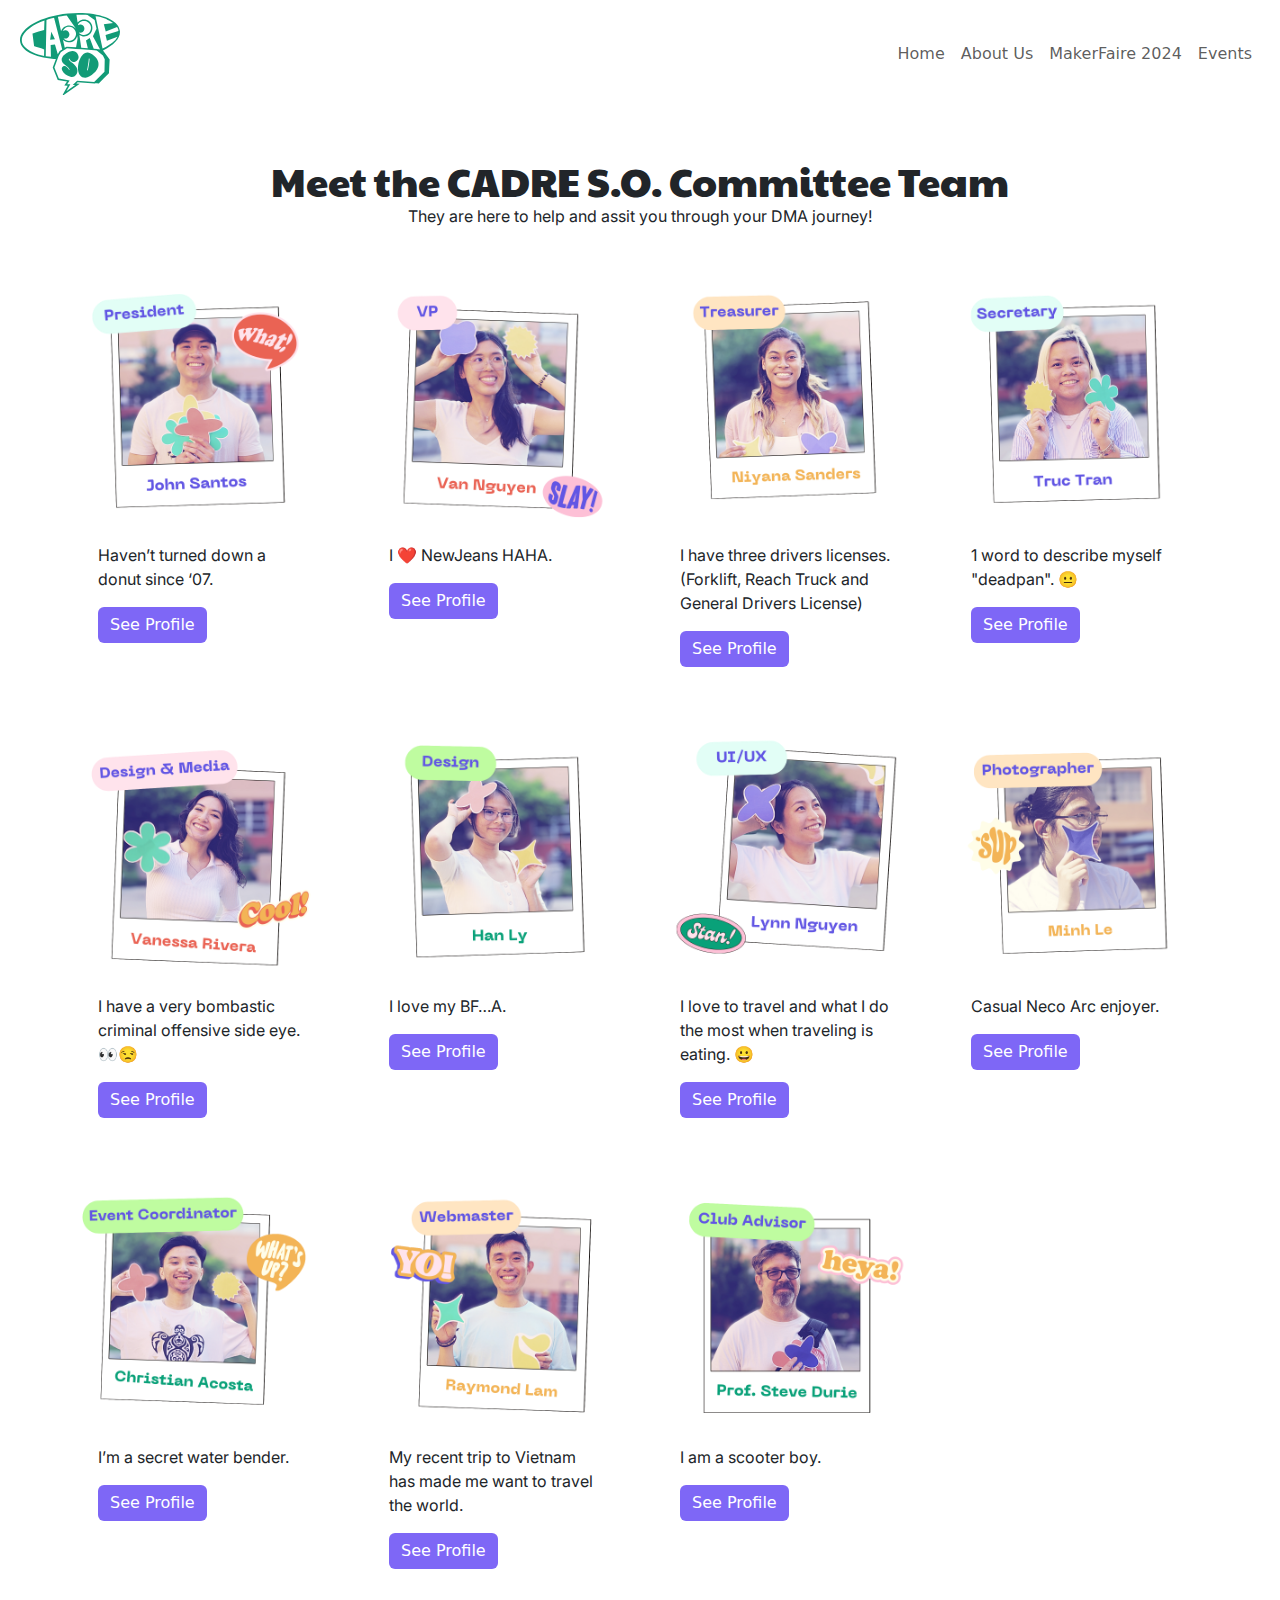
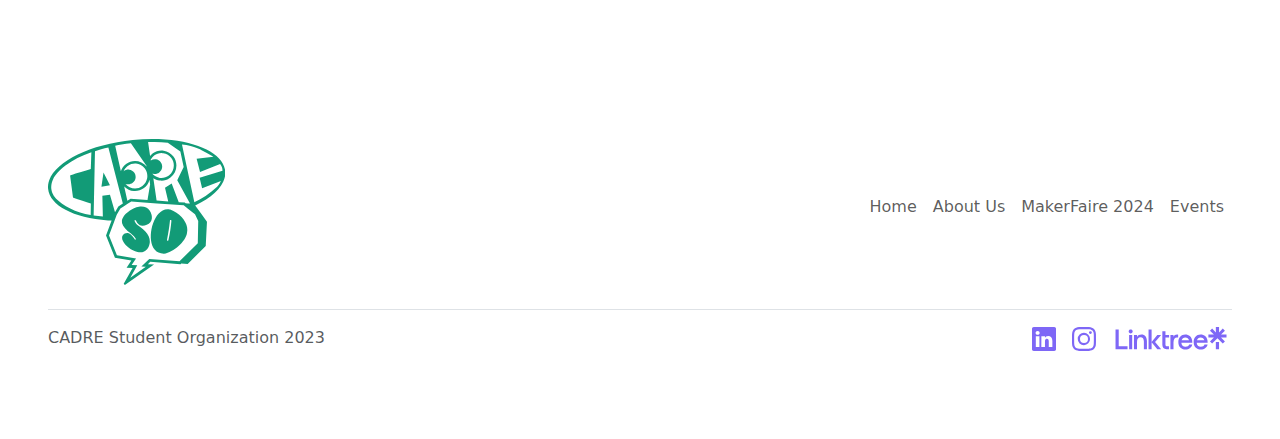
==== commit 452dcdd7: "added content to maker faire page" ====
--- a/aboutus.html
+++ b/aboutus.html
@@ -57,6 +57,12 @@
                 <li class="nav-item">
                     <a class="nav-link" href="./aboutus.html">About Us</a>
                 </li>
+                <!-- <li class="nav-item">
+                    <a class="nav-link" href="./subzero.html">SubZERO</a>
+                </li> -->
+                <li class="nav-item">
+                    <a class="nav-link" href="./makerfaire2024.html">MakerFaire 2024</a>
+                </li>
                 <li class="nav-item">
                     <a class="nav-link" href="./events.html">Events</a>
                 </li>
@@ -79,7 +85,8 @@
                             <!-- <h4 class="card-title">John Doe</h4>
                             <h6 class="card-title">President</h6> -->
                             <p class="card-text">Haven’t turned down a donut since ‘07.</p>
-                            <a href="#" class="btn btn-primary">See Profile</a>
+                            <a href="https://www.linkedin.com/in/john-joseph-santos-a85421211/" 
+                            class="btn btn-primary">See Profile</a>
                         </div>
 
 
@@ -92,7 +99,7 @@
                             <!-- <h4 class="card-title">John Doe</h4>
                             <h6 class="card-title">Vice-President</h6> -->
                             <p class="card-text">I ❤️ NewJeans HAHA.</p>
-                            <a href="#" class="btn btn-primary">See Profile</a>
+                            <a href="https://vanng9797.github.io/" class="btn btn-primary">See Profile</a>
                         </div>
 
 
@@ -105,7 +112,7 @@
                             <!-- <h4 class="card-title">John Doe</h4>
                             <h6 class="card-title">Treasurer</h6> -->
                             <p class="card-text">I have three drivers licenses. (Forklift, Reach Truck and General Drivers License)</p>
-                            <a href="#" class="btn btn-primary">See Profile</a>
+                            <a href="https://www.linkedin.com/in/niyanazanae7/" class="btn btn-primary">See Profile</a>
                         </div>
 
 
@@ -118,7 +125,7 @@
                             <!-- <h4 class="card-title">John Doe</h4>
                             <h6 class="card-title">Secretary</h6> -->
                             <p class="card-text">1 word to describe myself "deadpan". 😐</p>
-                            <a href="#" class="btn btn-primary">See Profile</a>
+                            <a href="https://www.linkedin.com/in/truchoangthanhtran-computer-graphics-artist" class="btn btn-primary">See Profile</a>
                         </div>
 
 
@@ -136,7 +143,7 @@
                             <!-- <h4 class="card-title">John Doe</h4>
                             <h6 class="card-title">Design & Social Marketing</h6> -->
                             <p class="card-text">I have a very bombastic criminal offensive side eye. 👀😒</p>
-                            <a href="#" class="btn btn-primary">See Profile</a>
+                            <a href="https://nessavera517.wixsite.com/portfolio" class="btn btn-primary">See Profile</a>
                         </div>
 
 
@@ -149,7 +156,7 @@
                             <!-- <h4 class="card-title">John Doe</h4>
                             <h6 class="card-title">Graphic Designer</h6> -->
                             <p class="card-text">I love my BF…A.</p>
-                            <a href="#" class="btn btn-primary">See Profile</a>
+                            <a href="https://hankly20.wixsite.com/hankly" class="btn btn-primary">See Profile</a>
                         </div>
 
 
@@ -175,7 +182,7 @@
                             <!-- <h4 class="card-title">John Doe</h4>
                             <h6 class="card-title">Photographer</h6> -->
                             <p class="card-text">Casual Neco Arc enjoyer.</p>
-                            <a href="#" class="btn btn-primary">See Profile</a>
+                            <a href="https://www.linkedin.com/in/nhat-minh-le-483469233?trk=contact-info" class="btn btn-primary">See Profile</a>
                         </div>
 
 
@@ -194,7 +201,7 @@
                             <!-- <h4 class="card-title">John Doe</h4>
                             <h6 class="card-title">Event Coordinator</h6> -->
                             <p class="card-text">I’m a secret water bender.</p>
-                            <a href="#" class="btn btn-primary">See Profile</a>
+                            <a href="https://www.linkedin.com/in/christianlacosta/" class="btn btn-primary">See Profile</a>
                         </div>
 
 
@@ -207,7 +214,7 @@
                             <!-- <h4 class="card-title">John Doe</h4>
                             <h6 class="card-title">Alumni</h6> -->
                             <p class="card-text">My recent trip to Vietnam has made me want to travel the world.</p>
-                            <a href="#" class="btn btn-primary">See Profile</a>
+                            <a href="https://www.linkedin.com/in/raymond-lam-00a08772/" class="btn btn-primary">See Profile</a>
                         </div>
 
 
@@ -266,13 +273,19 @@
                     <nav class="navbar navbar-expand-sm justify-content-end">
                         <ul class="navbar-nav">
                             <li class="nav-item">
-                                <a class="nav-link" href="index.html">Home</a>
+                                <a class="nav-link" href="./index.html">Home</a>
                             </li>
                             <li class="nav-item">
-                                <a class="nav-link" href="aboutus.html">About Us</a>
+                                <a class="nav-link" href="./aboutus.html">About Us</a>
+                            </li>
+                            <!-- <li class="nav-item">
+                                <a class="nav-link" href="./subzero.html">SubZERO</a>
+                            </li> -->
+                            <li class="nav-item">
+                                <a class="nav-link" href="./makerfaire2024.html">MakerFaire 2024</a>
                             </li>
                             <li class="nav-item">
-                                <a class="nav-link" href="events.html">Events</a>
+                                <a class="nav-link" href="./events.html">Events</a>
                             </li>
                         </ul>
                     </nav>
@@ -296,10 +309,10 @@
                     <symbol id="linktree" viewBox="0 0 80 17">
                         <path xmlns="http://www.w3.org/2000/svg"
                             d="M0 1.72687H2.25964V13.6313H8.50582V15.7244H0V1.72687ZM10.7287 1.72687C10.9121 1.72444 11.0941 1.75816 11.2644 1.82609C11.4348 1.89402 11.59 1.99484 11.7214 2.12278C11.8528 2.25073 11.9576 2.4033 12.03 2.57178C12.1024 2.74026 12.1409 2.92135 12.1433 3.1047C12.1433 3.47987 11.9943 3.83967 11.729 4.10496C11.4637 4.37024 11.1039 4.51928 10.7287 4.51928C10.3536 4.51928 9.99375 4.37024 9.72847 4.10496C9.46318 3.83967 9.31415 3.47987 9.31415 3.1047C9.31491 2.92087 9.3523 2.73903 9.42412 2.56981C9.49594 2.40058 9.60076 2.24736 9.73245 2.11909C9.86414 1.99082 10.0201 1.89008 10.1911 1.82273C10.3622 1.75539 10.5449 1.7228 10.7287 1.72687ZM9.62645 5.63991H11.7942V15.7244H9.62645V5.63991ZM13.0618 5.63991H15.2296V7.03612C15.8714 5.97059 16.9737 5.36435 18.425 5.36435C20.7765 5.36435 22.2462 7.20146 22.2462 10.1225V15.7244H20.0784V10.3062C20.0784 8.41395 19.2517 7.34843 17.7587 7.34843C16.1249 7.34843 15.2247 8.46906 15.2247 10.4899V15.7244H13.057L13.0618 5.63991ZM23.3852 1.72687H25.553V10.5817L29.5946 5.63991H32.3135L27.9963 10.692L32.3135 15.7244H29.5946L25.553 10.8022V15.7244H23.3852V1.72687ZM33.1586 3.07408H35.3631V5.64604H37.9351V7.44641H35.3631V12.6442C35.3631 13.3068 35.7673 13.7109 36.3919 13.7109H37.8445V15.7305H36.098C34.2058 15.7305 33.1586 14.6099 33.1586 12.6271V3.07408ZM38.8904 5.64604H41.0582V6.89527C41.5909 5.93998 42.4911 5.37047 43.5934 5.37047C43.8478 5.35888 44.1024 5.38993 44.3466 5.46233V7.48315C44.0813 7.42486 43.8097 7.40017 43.5383 7.40966C41.94 7.40966 41.0582 8.75688 41.0582 11.0655V15.7305H38.8904V5.64604ZM49.4158 5.37047C51.804 5.37047 54.3944 6.82179 54.3944 10.9185V11.2125H46.6234C46.79 13.0116 47.8359 14.0037 49.5811 14.0037C50.8304 14.0037 51.8959 13.3239 52.1347 12.3882H54.3393C54.1188 14.4078 52.0245 16.0061 49.5811 16.0061C46.4581 16.0061 44.4936 13.9669 44.4936 10.6797C44.4936 7.75259 46.3858 5.36435 49.4158 5.36435V5.37047ZM52.0796 9.41211C51.7673 8.16288 50.7936 7.37292 49.4158 7.37292C48.0931 7.37292 47.1574 8.18125 46.79 9.41211H52.0796ZM60.2731 5.37047C62.6614 5.37047 65.2517 6.82179 65.2517 10.9185V11.2125H57.4807C57.646 13.0116 58.6932 14.0037 60.4385 14.0037C61.6877 14.0037 62.7532 13.3239 62.992 12.3882H65.1966C64.9761 14.4078 62.8818 16.0061 60.4385 16.0061C57.3154 16.0061 55.3497 13.9669 55.3497 10.6797C55.3497 7.75259 57.2419 5.36435 60.2731 5.36435V5.37047ZM62.9369 9.41211C62.6246 8.16288 61.651 7.37292 60.2731 7.37292C58.9504 7.37292 58.0135 8.18125 57.646 9.41211H62.9369Z"
-                            fill="#7e67f6" />
+                            />
                         <path xmlns="http://www.w3.org/2000/svg"
                             d="M65.7852 5.33374H69.6615L66.9058 2.70668L68.4306 1.13901L71.0577 3.83956V0H73.3357V3.83956L75.9627 1.14513L77.4863 2.70668L74.7319 5.32762H78.607V7.49541H74.7098L77.4827 10.1898L75.9627 11.7208L72.1967 7.93631L68.4306 11.7208L66.9058 10.196L69.6798 7.50153H65.7852V5.33374ZM71.0515 10.6062H73.3296V15.7502H71.0515V10.6062Z"
-                            fill="#7e67f6" />
+                            />
                     </symbol>
                 </svg>
                 <ul class="nav col-md-4 justify-content-end list-unstyled d-flex">
--- a/styles.css
+++ b/styles.css
@@ -53,28 +53,19 @@
     background-color: #7e67f6!important;
 }
 
-#instagram, #linktree, #linkedin{
-    fill: #7e67f6!important;
-}
-
-#instagram:hover {
-    fill: #129b77!important;
-}
-
-#linktree:hover{
-    fill: #129b77!important;
-}
-
-#linkedin:hover{
-    fill: #129b77!important;
+.bi{
+    fill: #7e67f6;
+    transition: fill .15s ease-in-out;
 }
 
 #Layer_2{
     fill: #129b77;
+    transition: fill .15s ease-in-out;
 }
 
 #Layer_2:hover{
     fill: #7e67f6;
+    transition: fill .15s ease-in-out;
 }
 
 #slideshow{
@@ -106,6 +97,7 @@
     margin: auto;
 }
 
-svg.bi:hover{
+.bi:hover{
     fill:#129b77!important;
-}+    transition: fill .15s ease-in-out;
+}
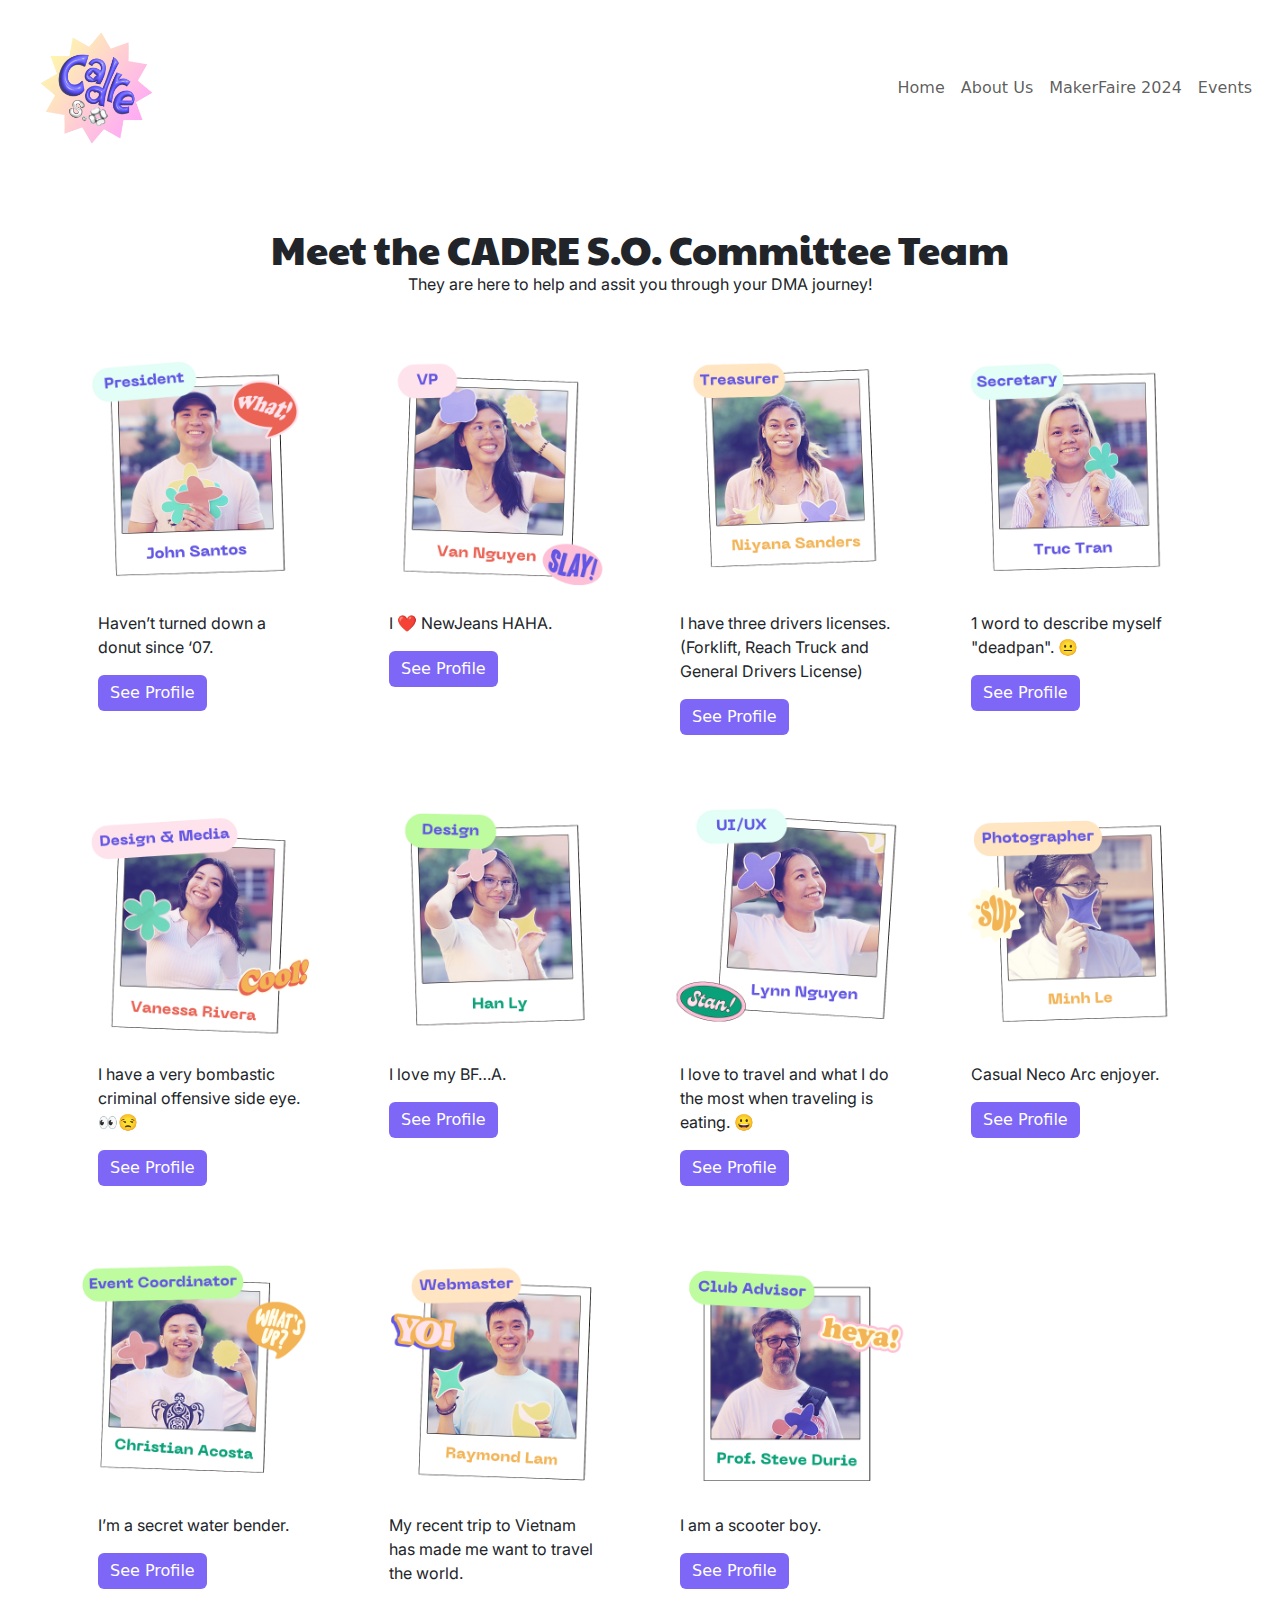
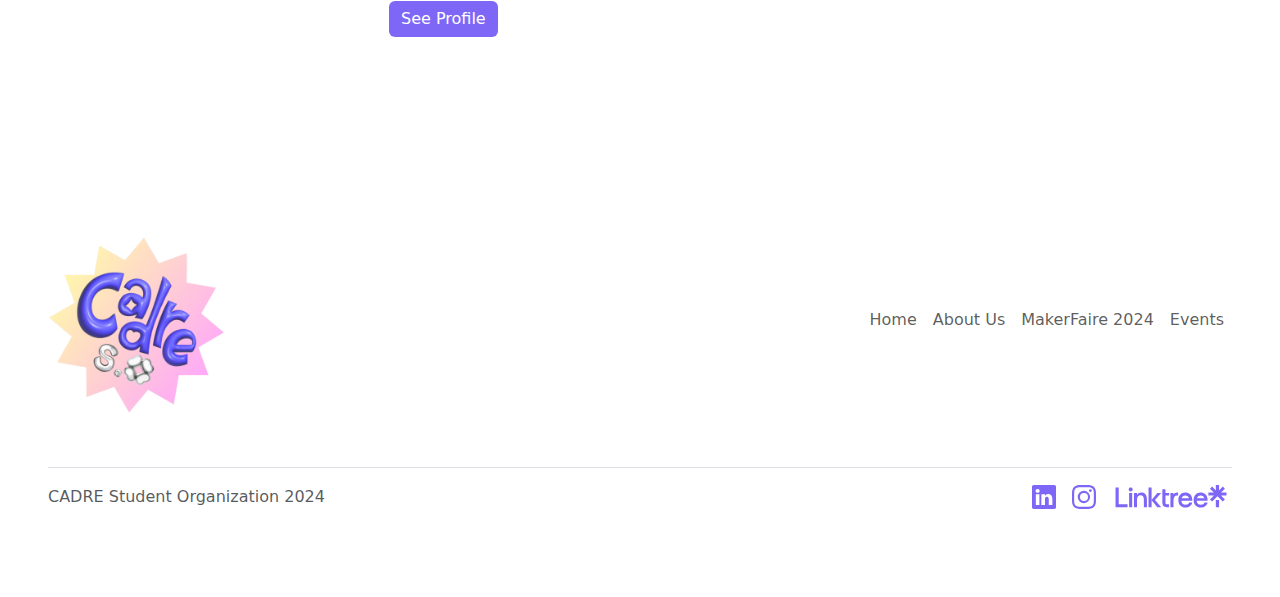
==== commit 783b6686: "Fall 2024 logo update" ====
--- a/aboutus.html
+++ b/aboutus.html
@@ -31,6 +31,8 @@
     <nav class="navbar navbar-expand-sm navbar-light p-2">
         <div class="container-xxl navbar-width">
             <a class="navbar-brand" href="./index.html" width="100px">
+              <img src="cadreso-2024-logo.png" height="150px" style="padding-left:20px"/>
+              <!--
                 <svg xmlns="http://www.w3.org/2000/svg" id="Layer_2" data-name="Layer 2" viewBox="0 0 272.1 223.89" width="100px">
                     <defs>
                         <style>
@@ -47,7 +49,7 @@
                                 d="m197.15,113.21c-2.94-1.96-6.18-3.63-9.66-4.9-.28-.1-.54-.22-.82-.32-6.56-1.37-12.39,1.57-17.08,6.84-1.59,1.79-3.05,3.82-4.36,6.08-11.53,19.93-11.33,55.28,12.67,55.05,15.18-2.29,33.28-18.65,35.41-31.89,2.63-10.41-4.33-22.97-16.17-30.85h.01Zm-7.9,13.6c-.71,8.11-2.32,18.92-4.53,28.57-.07.55-.71.87-1.3.86-.58-.12-1.12-.46-.92-.9,2.02-9.85,3.8-20.78,4.56-28.97.05-.55.1-1.09.15-1.64,0-.44.58-.68,1.16-.59s1.16.63,1.02,1.04c-.05.54-.09,1.08-.14,1.62h0Z" />
                         </g>
                     </g>
-                </svg>
+                </svg> -->
             </a>
 
             <ul class="navbar-nav">
@@ -249,6 +251,8 @@
     
                 <div class="col-sm-2" style="margin-top:10px">
                     <a class="navbar-brand" href="./index.html">
+                      <img src="cadreso-2024-logo.png"/>
+                      <!--
                         <svg xmlns="http://www.w3.org/2000/svg" id="Layer_2" data-name="Layer 2" viewBox="0 0 272.1 223.89">
                             <defs>
                                 <style>
@@ -265,7 +269,7 @@
                                         d="m197.15,113.21c-2.94-1.96-6.18-3.63-9.66-4.9-.28-.1-.54-.22-.82-.32-6.56-1.37-12.39,1.57-17.08,6.84-1.59,1.79-3.05,3.82-4.36,6.08-11.53,19.93-11.33,55.28,12.67,55.05,15.18-2.29,33.28-18.65,35.41-31.89,2.63-10.41-4.33-22.97-16.17-30.85h.01Zm-7.9,13.6c-.71,8.11-2.32,18.92-4.53,28.57-.07.55-.71.87-1.3.86-.58-.12-1.12-.46-.92-.9,2.02-9.85,3.8-20.78,4.56-28.97.05-.55.1-1.09.15-1.64,0-.44.58-.68,1.16-.59s1.16.63,1.02,1.04c-.05.54-.09,1.08-.14,1.62h0Z" />
                                 </g>
                             </g>
-                        </svg>
+                        </svg> -->
                     </a>
                 </div>
     
@@ -293,7 +297,7 @@
             </div>
             <footer class="d-flex flex-wrap justify-content-between align-items-center py-3 my-4 border-top">
                 <div class="col-md-4 d-flex align-items-center">
-                    <span class="mb-3 mb-md-0 text-body-secondary">CADRE Student Organization 2023</span>
+                    <span class="mb-3 mb-md-0 text-body-secondary">CADRE Student Organization 2024</span>
                 </div>
                 <svg xmlns="http://www.w3.org/2000/svg" class="d-none">
                     <symbol id="instagram" viewBox="0 0 16 16">
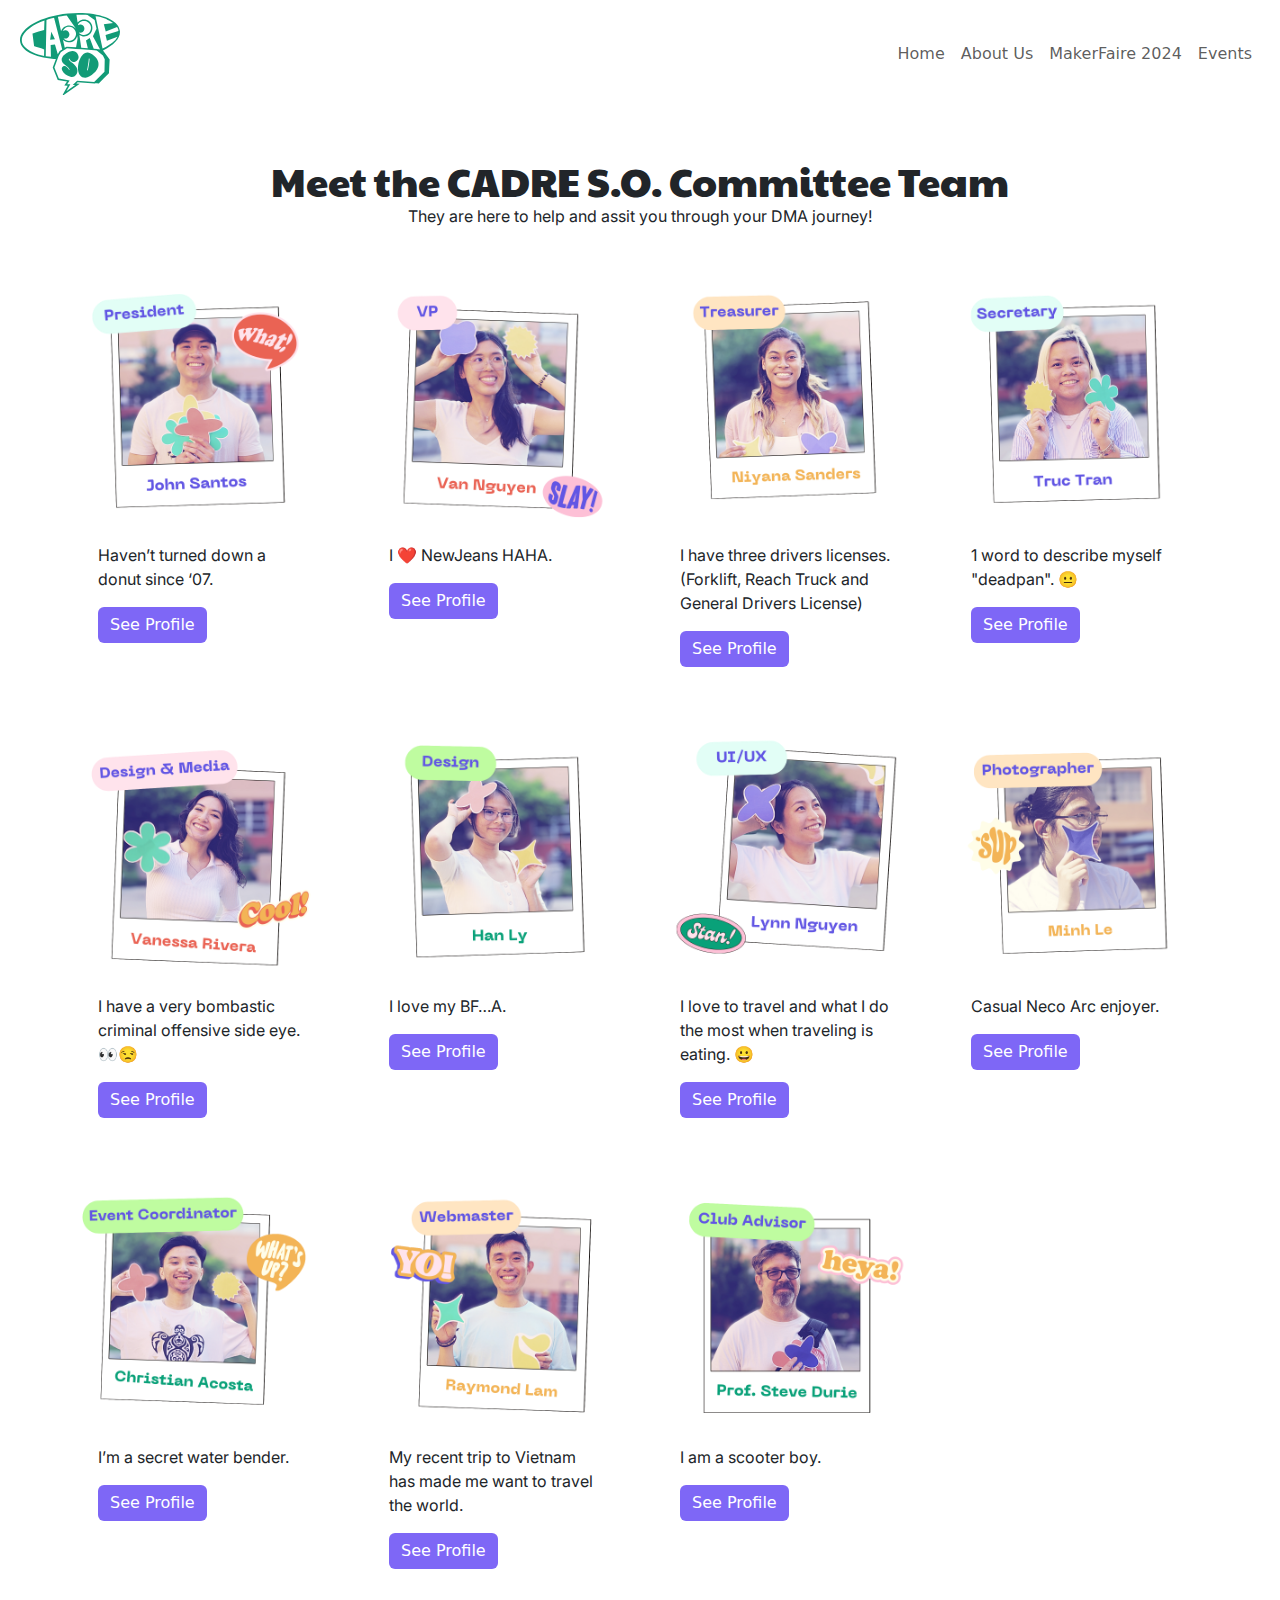
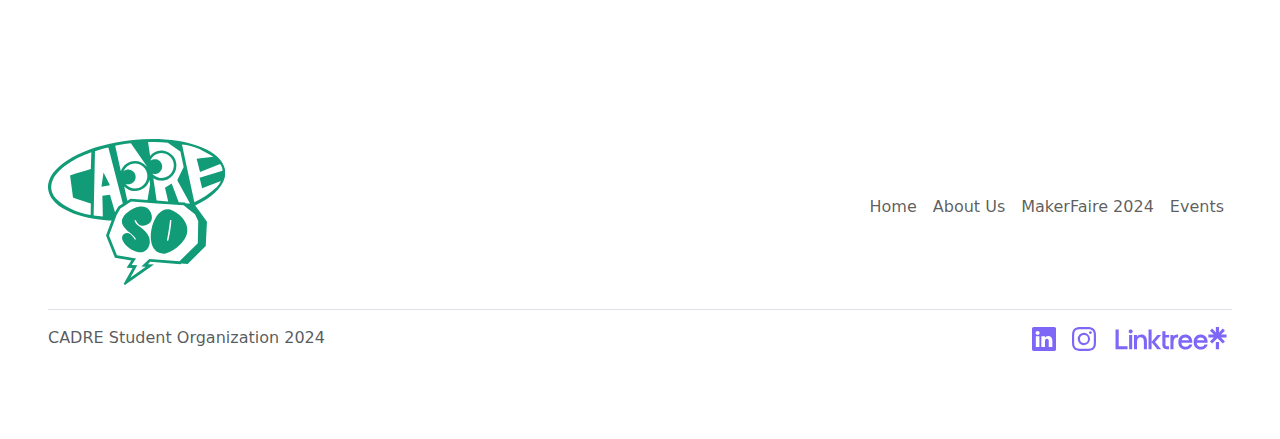
==== commit b08f6f96: "reversion to old svg logo" ====
--- a/aboutus.html
+++ b/aboutus.html
@@ -31,8 +31,7 @@
     <nav class="navbar navbar-expand-sm navbar-light p-2">
         <div class="container-xxl navbar-width">
             <a class="navbar-brand" href="./index.html" width="100px">
-              <img src="cadreso-2024-logo.png" height="150px" style="padding-left:20px"/>
-              <!--
+              
                 <svg xmlns="http://www.w3.org/2000/svg" id="Layer_2" data-name="Layer 2" viewBox="0 0 272.1 223.89" width="100px">
                     <defs>
                         <style>
@@ -49,7 +48,7 @@
                                 d="m197.15,113.21c-2.94-1.96-6.18-3.63-9.66-4.9-.28-.1-.54-.22-.82-.32-6.56-1.37-12.39,1.57-17.08,6.84-1.59,1.79-3.05,3.82-4.36,6.08-11.53,19.93-11.33,55.28,12.67,55.05,15.18-2.29,33.28-18.65,35.41-31.89,2.63-10.41-4.33-22.97-16.17-30.85h.01Zm-7.9,13.6c-.71,8.11-2.32,18.92-4.53,28.57-.07.55-.71.87-1.3.86-.58-.12-1.12-.46-.92-.9,2.02-9.85,3.8-20.78,4.56-28.97.05-.55.1-1.09.15-1.64,0-.44.58-.68,1.16-.59s1.16.63,1.02,1.04c-.05.54-.09,1.08-.14,1.62h0Z" />
                         </g>
                     </g>
-                </svg> -->
+                </svg>
             </a>
 
             <ul class="navbar-nav">
@@ -251,8 +250,7 @@
     
                 <div class="col-sm-2" style="margin-top:10px">
                     <a class="navbar-brand" href="./index.html">
-                      <img src="cadreso-2024-logo.png"/>
-                      <!--
+                      
                         <svg xmlns="http://www.w3.org/2000/svg" id="Layer_2" data-name="Layer 2" viewBox="0 0 272.1 223.89">
                             <defs>
                                 <style>
@@ -269,7 +267,7 @@
                                         d="m197.15,113.21c-2.94-1.96-6.18-3.63-9.66-4.9-.28-.1-.54-.22-.82-.32-6.56-1.37-12.39,1.57-17.08,6.84-1.59,1.79-3.05,3.82-4.36,6.08-11.53,19.93-11.33,55.28,12.67,55.05,15.18-2.29,33.28-18.65,35.41-31.89,2.63-10.41-4.33-22.97-16.17-30.85h.01Zm-7.9,13.6c-.71,8.11-2.32,18.92-4.53,28.57-.07.55-.71.87-1.3.86-.58-.12-1.12-.46-.92-.9,2.02-9.85,3.8-20.78,4.56-28.97.05-.55.1-1.09.15-1.64,0-.44.58-.68,1.16-.59s1.16.63,1.02,1.04c-.05.54-.09,1.08-.14,1.62h0Z" />
                                 </g>
                             </g>
-                        </svg> -->
+                        </svg>
                     </a>
                 </div>
     
--- a/styles.css
+++ b/styles.css
@@ -101,3 +101,9 @@
     fill:#129b77!important;
     transition: fill .15s ease-in-out;
 }
+
+.img-wrapper {
+  display:inline-block; 
+  width:100px; 
+  overflow:hidden; 
+}